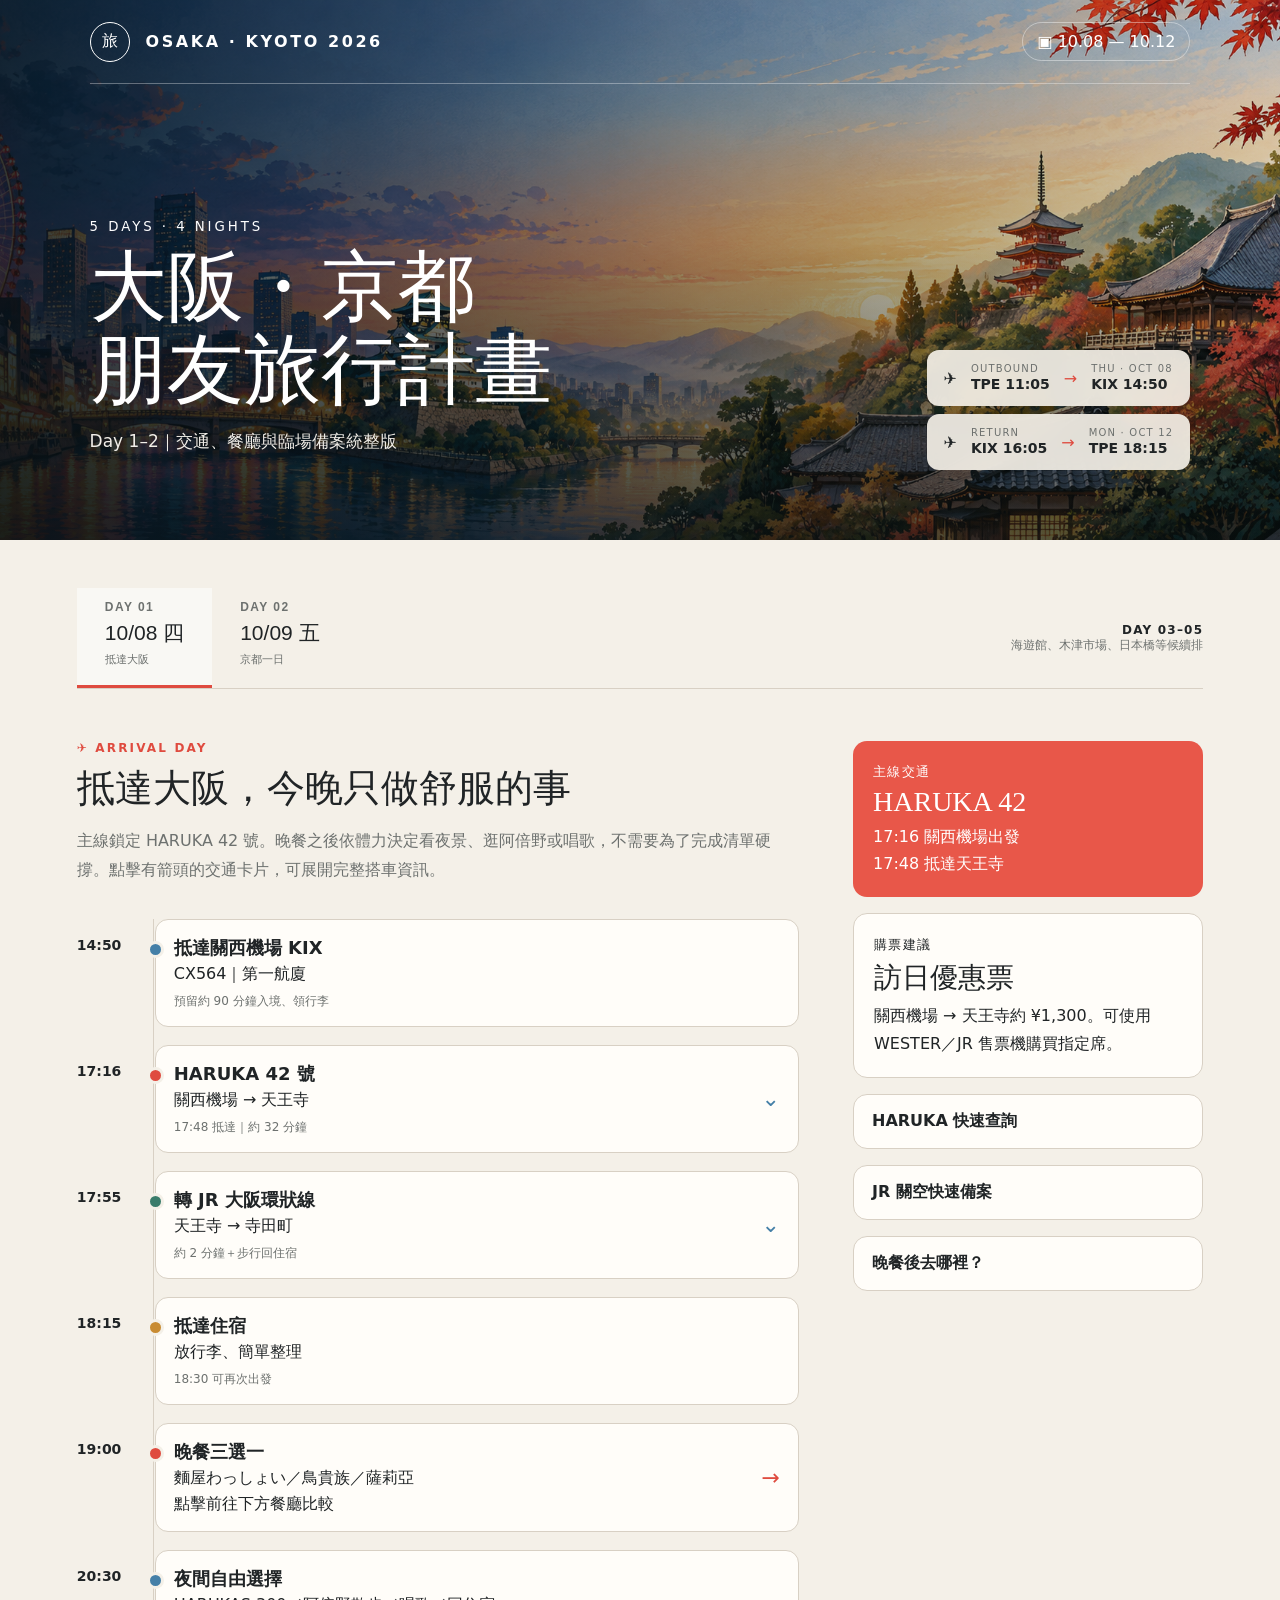
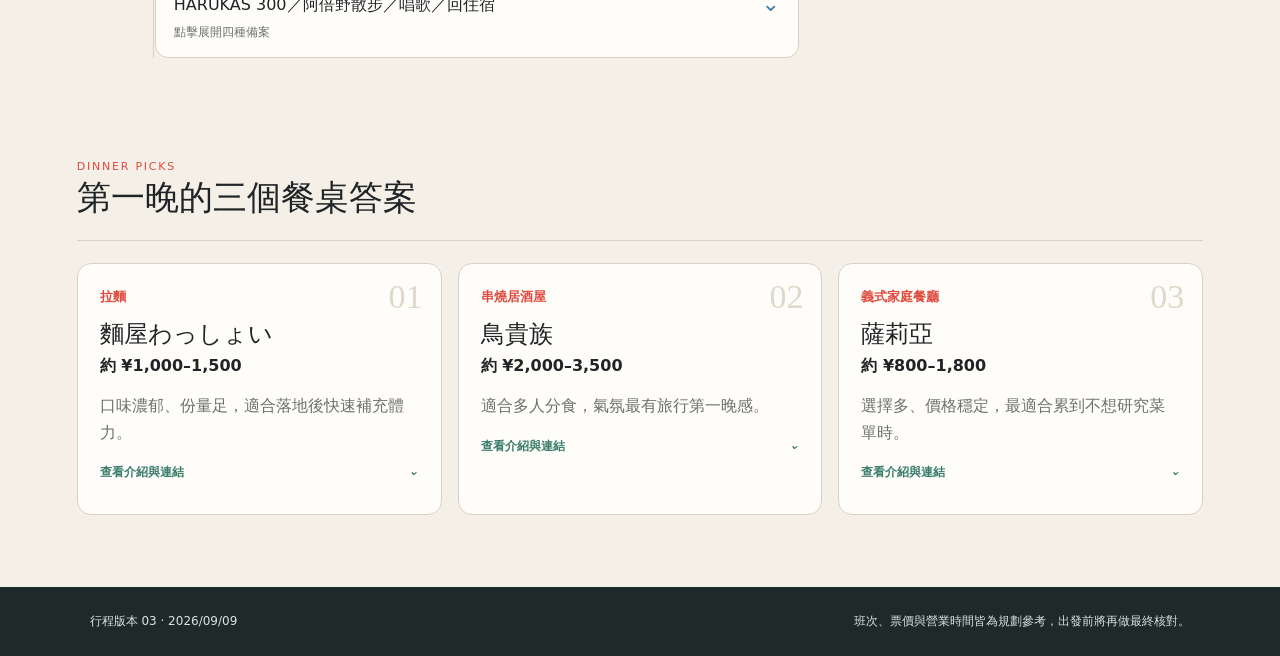
==== osaka/index.html @ 7414b169 "Add files via upload" ====
<!doctype html>
<html lang="zh-Hant">
<head>
  <meta charset="utf-8">
  <meta name="viewport" content="width=device-width,initial-scale=1">
  <title>大阪・京都朋友旅行計畫｜2026</title>
  <style>
    :root{--paper:#f4f0e8;--card:#fffdf9;--ink:#202426;--muted:#6d716f;--line:#d8d0c4;--red:#df4b3f;--green:#397c6b;--blue:#447fa7;--amber:#c88b32}
    *{box-sizing:border-box}html{scroll-behavior:smooth}body{margin:0;background:var(--paper);color:var(--ink);font-family:"Noto Sans TC","Microsoft JhengHei",system-ui,sans-serif}.hero{position:relative;min-height:540px;padding:0 7vw 70px;display:flex;align-items:flex-end;color:#fff;overflow:hidden}.hero:before{content:"";position:absolute;inset:0;background:url("osaka-kyoto-hero.png") center/cover}.hero:after{content:"";position:absolute;inset:0;background:linear-gradient(90deg,rgba(9,17,19,.82),rgba(9,17,19,.38) 55%,rgba(9,17,19,.15)),linear-gradient(0deg,rgba(9,17,19,.6),transparent 55%)}.nav,.hero-copy,.flights{position:relative;z-index:1}.nav{position:absolute;top:0;left:7vw;right:7vw;height:84px;display:flex;align-items:center;border-bottom:1px solid #ffffff55;gap:16px}.mark{width:40px;height:40px;display:grid;place-items:center;border:1px solid #fff;border-radius:50%;font-family:serif}.nav b{letter-spacing:.16em}.date{margin-left:auto;padding:9px 14px;border:1px solid #ffffff66;border-radius:99px}.hero-copy{max-width:720px}.hero-copy small{letter-spacing:.22em}.hero h1{margin:12px 0 14px;font-family:serif;font-size:clamp(44px,6vw,82px);line-height:1.08;font-weight:500}.hero-copy p{font-size:17px;color:#f1eee8}.flights{position:absolute;right:7vw;bottom:70px;display:grid;gap:8px}.flight{display:flex;align-items:center;gap:14px;background:#f7f2eae8;color:var(--ink);padding:13px 17px;border-radius:12px;backdrop-filter:blur(10px)}.flight small{display:block;color:var(--muted);font-size:10px;letter-spacing:.12em}.flight b{font-size:14px}.arrow{color:var(--red)}
    .shell{max-width:1440px;margin:auto;padding:48px 6vw 72px}.tabs{display:flex;align-items:stretch;border-bottom:1px solid var(--line);margin-bottom:52px}.tab{appearance:none;border:0;border-bottom:3px solid transparent;background:transparent;padding:12px 28px 18px;text-align:left;cursor:pointer;color:var(--muted)}.tab b,.tab span,.tab small{display:block}.tab b{letter-spacing:.12em;font-size:12px}.tab span{font-size:21px;color:var(--ink);margin:5px 0}.tab.active{border-color:var(--red);background:#fff8}.future{margin-left:auto;align-self:center;text-align:right;color:var(--muted);font-size:12px}.future b{display:block;color:var(--ink);letter-spacing:.1em}.day{display:none}.day.active{display:grid;grid-template-columns:minmax(0,1.65fr) minmax(300px,.8fr);gap:54px}.kicker{color:var(--red);font-size:12px;font-weight:800;letter-spacing:.18em}.day h2{font:500 clamp(30px,3vw,48px)/1.2 serif;margin:10px 0 14px}.lead{max-width:760px;color:var(--muted);line-height:1.8;margin-bottom:34px}.timeline{position:relative}.timeline:before{content:"";position:absolute;left:76px;top:0;bottom:0;width:1px;background:var(--line)}.event{position:relative;display:grid;grid-template-columns:78px 1fr;margin:0 0 18px}.event time{padding-top:18px;font-weight:700;font-size:14px}.event:before{content:"";position:absolute;left:70px;top:22px;width:11px;height:11px;border-radius:50%;background:var(--blue);border:3px solid var(--paper)}.event.red:before{background:var(--red)}.event.green:before{background:var(--green)}.event.amber:before{background:var(--amber)}.card{grid-column:2;background:var(--card);border:1px solid var(--line);border-radius:13px;padding:16px 18px;color:inherit;text-decoration:none}.card h3{margin:0 0 4px;font-size:18px}.card p{margin:0 0 5px}.card>span,.summary-copy span{font-size:12px;color:var(--muted)}details.card{padding:0}details.card summary{padding:16px 18px;display:flex;align-items:center;justify-content:space-between;gap:12px;cursor:pointer;list-style:none}details.card summary::-webkit-details-marker{display:none}details.card summary:after{content:"⌄";font-size:22px;color:var(--blue);transition:.2s}details.card[open] summary:after{transform:rotate(180deg)}details.card[open]{border-color:#9aabae;box-shadow:0 12px 32px #31484b12}.jump{display:flex;align-items:center;justify-content:space-between;gap:12px}.jump:after{content:"→";font-size:22px;color:var(--red)}.jump:hover{border-color:var(--red);box-shadow:0 10px 24px #31484b12}.route-detail{border-top:1px dashed var(--line);padding:12px 18px 17px;background:#f8f6f1;border-radius:0 0 13px 13px}.route-heading{font-weight:800;color:var(--green);margin-bottom:8px}.route-row{display:grid;grid-template-columns:74px 1fr;gap:12px;padding:8px 0;border-bottom:1px solid #e4ddd3;font-size:13px;line-height:1.55}.route-row:last-of-type{border:0}.route-row b{color:var(--muted)}.route-note{font-size:12px;color:#725f3c;background:#f4ead7;padding:9px 11px;border-radius:8px;margin:10px 0 0!important}.detail-copy{color:var(--muted);font-size:14px;line-height:1.75}.links{display:flex;flex-wrap:wrap;gap:8px;margin-top:12px}.links a{padding:8px 11px;border:1px solid #b8c7c2;border-radius:99px;background:#fff;color:var(--green);font-size:12px;font-weight:800;text-decoration:none}.links a:hover{background:#eef5f2;border-color:var(--green)}
    .side{display:grid;align-content:start;gap:16px}.panel,.side details{background:var(--card);border:1px solid var(--line);border-radius:14px;padding:20px}.panel.red{background:#e85749;color:#fff;border:0}.panel small{letter-spacing:.1em}.panel h3{font:500 28px serif;margin:5px 0}.panel p{line-height:1.7;margin:0}.side details{padding:0}.side details summary{list-style:none;cursor:pointer;padding:16px 18px;font-weight:700}.side details summary::-webkit-details-marker{display:none}.side details>div{border-top:1px solid var(--line);padding:15px 18px;color:var(--muted);line-height:1.7}.train-table{display:grid;grid-template-columns:1fr 1fr auto 1fr;gap:9px}.train-table .main{color:var(--red);font-weight:800}.stats{display:grid;grid-template-columns:1fr 1fr;gap:1px;background:var(--line);border:1px solid var(--line);border-radius:14px;overflow:hidden}.stats div{background:var(--card);padding:16px}.stats b,.stats span{display:block}.stats span{font-size:11px;color:var(--muted);margin-top:4px}.wide{grid-column:1/-1;margin-top:25px}.heading{display:flex;align-items:end;justify-content:space-between;border-bottom:1px solid var(--line);padding-bottom:18px;margin-bottom:22px}.heading span{font-size:11px;letter-spacing:.16em;color:var(--red)}.heading h2{font-size:34px;margin:4px 0}.restaurants{display:grid;grid-template-columns:repeat(3,1fr);gap:16px;align-items:start}.restaurant{background:var(--card);border:1px solid var(--line);border-radius:14px;position:relative;overflow:hidden}.restaurant summary{list-style:none;cursor:pointer;padding:22px;min-height:250px}.restaurant summary::-webkit-details-marker{display:none}.restaurant .num{position:absolute;right:18px;top:14px;font:34px serif;color:#dfd7ca}.restaurant small{color:var(--red);font-weight:800}.restaurant h3{font:500 24px serif;margin:12px 0 6px}.restaurant p{color:var(--muted);line-height:1.65}.restaurant[open]{border-color:#9aabae;box-shadow:0 12px 30px #31484b12}.more{display:flex;justify-content:space-between;color:var(--green);font-size:12px;font-weight:800;margin-top:18px}.restaurant[open] .more i{transform:rotate(180deg)}.restaurant-detail{padding:0 22px 22px;border-top:1px dashed var(--line);background:#f8f6f1}.meal-ribbon{display:flex;gap:1px;background:var(--line);border:1px solid var(--line);border-radius:14px;overflow:hidden;margin-bottom:17px}.meal-ribbon div{flex:1;background:var(--card);padding:15px;line-height:1.6}.meal-ribbon b{color:var(--red);display:block}footer{padding:26px 7vw;background:#1e292a;color:#dce2df;display:flex;justify-content:space-between;font-size:12px}
    @media(max-width:900px){.hero{min-height:640px;padding:0 6vw 180px}.nav{left:6vw;right:6vw}.flights{left:6vw;right:6vw;bottom:40px}.day.active{grid-template-columns:1fr}.wide{grid-column:auto}.restaurants{grid-template-columns:1fr}.meal-ribbon{display:grid}.future{display:none}.tab{padding-inline:16px}.side{grid-row:auto}.heading{align-items:start;display:block}.heading p{margin-bottom:0}}@media(max-width:560px){.hero h1{font-size:44px}.date{font-size:11px}.nav b{font-size:12px}.flight{font-size:12px}.shell{padding-inline:18px}.timeline:before{left:60px}.event{grid-template-columns:62px 1fr}.event:before{left:54px}.event time{font-size:12px}.route-row{grid-template-columns:60px 1fr}.tabs{margin-bottom:35px}.tab span{font-size:17px}footer{display:block;line-height:1.6}}
  </style>
</head>
<body>
  <header class="hero">
    <div class="nav"><div class="mark">旅</div><b>OSAKA · KYOTO 2026</b><div class="date">▣ 10.08 — 10.12</div></div>
    <div class="hero-copy"><small>5 DAYS · 4 NIGHTS</small><h1>大阪・京都<br>朋友旅行計畫</h1><p>Day 1–2｜交通、餐廳與臨場備案統整版</p></div>
    <div class="flights"><div class="flight"><span>✈</span><span><small>OUTBOUND</small><b>TPE 11:05</b></span><span class="arrow">→</span><span><small>THU · OCT 08</small><b>KIX 14:50</b></span></div><div class="flight"><span>✈</span><span><small>RETURN</small><b>KIX 16:05</b></span><span class="arrow">→</span><span><small>MON · OCT 12</small><b>TPE 18:15</b></span></div></div>
  </header>
  <main class="shell">
    <div class="tabs"><button class="tab active" data-day="day1"><b>DAY 01</b><span>10/08 四</span><small>抵達大阪</small></button><button class="tab" data-day="day2"><b>DAY 02</b><span>10/09 五</span><small>京都一日</small></button><div class="future"><b>DAY 03–05</b>海遊館、木津市場、日本橋等候續排</div></div>
    <section class="day active" id="day1">
      <div><div class="kicker">✈ ARRIVAL DAY</div><h2>抵達大阪，今晚只做舒服的事</h2><p class="lead">主線鎖定 HARUKA 42 號。晚餐之後依體力決定看夜景、逛阿倍野或唱歌，不需要為了完成清單硬撐。點擊有箭頭的交通卡片，可展開完整搭車資訊。</p>
        <div class="timeline">
          <div class="event blue"><time>14:50</time><div class="card"><h3>抵達關西機場 KIX</h3><p>CX564｜第一航廈</p><span>預留約 90 分鐘入境、領行李</span></div></div>
          <div class="event red"><time>17:16</time><details class="card"><summary><div class="summary-copy"><h3>HARUKA 42 號</h3><p>關西機場 → 天王寺</p><span>17:48 抵達｜約 32 分鐘</span></div></summary><div class="route-detail"><div class="route-heading">🚆 HARUKA 搭車資訊</div><div class="route-row"><b>上車</b><span>JR 關西機場站｜第一航廈 2F 連絡通道前往</span></div><div class="route-row"><b>方向</b><span>特急 HARUKA｜京都方向</span></div><div class="route-row"><b>下車</b><span>JR 天王寺站</span></div><div class="route-row"><b>票價</b><span>訪日優惠票約 ¥1,300｜指定席</span></div><div class="route-row"><b>購票</b><span>WESTER、JR 綠色售票機或綠色窗口</span></div><div class="route-row"><b>前後班</b><span>40號 16:46／42號 17:16／44號 17:46</span></div><p class="route-note">一般乘車券與特急券都要備妥；班次於出發前再次核對。</p></div></details></div>
          <div class="event green"><time>17:55</time><details class="card"><summary><div class="summary-copy"><h3>轉 JR 大阪環狀線</h3><p>天王寺 → 寺田町</p><span>約 2 分鐘＋步行回住宿</span></div></summary><div class="route-detail"><div class="route-heading">🚆 轉乘資訊</div><div class="route-row"><b>轉乘</b><span>在 JR 天王寺站內依「大阪環狀線」標示前進</span></div><div class="route-row"><b>方向</b><span>內回｜鶴橋・京橋方向</span></div><div class="route-row"><b>下車</b><span>寺田町站，僅 1 站</span></div><div class="route-row"><b>車資</b><span>約 ¥150–180，可直接刷 ICOCA</span></div><div class="route-row"><b>下車後</b><span>由南口步行約 3–7 分鐘回住宿</span></div><p class="route-note">HARUKA 車票是否涵蓋這一小段，依實際購買票種顯示為準。</p></div></details></div>
          <div class="event amber"><time>18:15</time><div class="card"><h3>抵達住宿</h3><p>放行李、簡單整理</p><span>18:30 可再次出發</span></div></div>
          <div class="event red"><time>19:00</time><a class="card jump" href="#day1-restaurants"><div><h3>晚餐三選一</h3><p>麵屋わっしょい／鳥貴族／薩莉亞</p><span>點擊前往下方餐廳比較</span></div></a></div>
          <div class="event blue"><time>20:30</time><details class="card"><summary><div class="summary-copy"><h3>夜間自由選擇</h3><p>HARUKAS 300／阿倍野散步／唱歌／回住宿</p><span>點擊展開四種備案</span></div></summary><div class="route-detail"><div class="route-heading">依體力選擇</div><p class="detail-copy">有精神就登 HARUKAS 300 看夜景；想輕鬆走走可逛阿倍野 Q’s Mall 周邊；想熱鬧則唱歌；真的累了就便利商店補給後回住宿。</p><div class="links"><a target="_blank" href="https://www.google.com/maps/search/?api=1&amp;query=HARUKAS+300">HARUKAS 300 地圖 ↗</a><a target="_blank" href="https://www.google.com/maps/search/?api=1&amp;query=Abeno+Qs+Mall">Q’s Mall 地圖 ↗</a><a target="_blank" href="https://www.google.com/maps/search/?api=1&amp;query=カラオケまねきねこ+天王寺">まねきねこ 地圖 ↗</a></div></div></details></div>
        </div>
      </div>
      <aside class="side"><div class="panel red"><small>主線交通</small><h3>HARUKA 42</h3><p>17:16 關西機場出發<br>17:48 抵達天王寺</p></div><div class="panel"><small>購票建議</small><h3>訪日優惠票</h3><p>關西機場 → 天王寺約 ¥1,300。可使用 WESTER／JR 售票機購買指定席。</p></div><details><summary>HARUKA 快速查詢</summary><div class="train-table"><b>40號</b><span>16:46</span><span>→</span><span>17:18</span><b class="main">42號</b><span class="main">17:16</span><span class="main">→</span><span class="main">17:48</span><b>44號</b><span>17:46</span><span>→</span><span>18:18</span></div></details><details><summary>JR 關空快速備案</summary><div>錯過 HARUKA 時直接刷 ICOCA 搭關空快速，約 50–55 分鐘抵達天王寺，成人約 ¥1,210；傍晚通常約每 15 分鐘一班。</div></details><details><summary>晚餐後去哪裡？</summary><div>有精神：HARUKAS 300 夜景<br>普通：阿倍野 Q's Mall 周邊散步<br>想熱鬧：カラオケまねきねこ<br>累了：便利商店補給後回住宿</div></details></aside>
      <section class="wide" id="day1-restaurants"><div class="heading"><div><span>DINNER PICKS</span><h2>第一晚的三個餐桌答案</h2></div></div><div class="restaurants"><details class="restaurant"><summary><div class="num">01</div><small>拉麵</small><h3>麵屋わっしょい</h3><b>約 ¥1,000–1,500</b><p>口味濃郁、份量足，適合落地後快速補充體力。</p><span class="more">查看介紹與連結 <i>⌄</i></span></summary><div class="restaurant-detail"><p>寺田町在地人氣濃口拉麵。招牌偏蒜香醬油系，落地晚餐速度最快；不吃牛肉或海鮮者需現場詢問湯底與配料。</p><div class="links"><a target="_blank" href="https://www.google.com/maps/search/?api=1&amp;query=麺屋わっしょい+寺田町">Google 地圖 ↗</a><a target="_blank" href="https://wasshoi-group.com/">官方網站 ↗</a></div></div></details><details class="restaurant"><summary><div class="num">02</div><small>串燒居酒屋</small><h3>鳥貴族</h3><b>約 ¥2,000–3,500</b><p>適合多人分食，氣氛最有旅行第一晚感。</p><span class="more">查看介紹與連結 <i>⌄</i></span></summary><div class="restaurant-detail"><p>雞肉串燒、釜飯、炸物與蔬菜類可自由搭配，多人最好分食。餐點多為均一價，非牛肉選擇非常充足。</p><div class="links"><a target="_blank" href="https://www.google.com/maps/search/?api=1&amp;query=鳥貴族+天王寺">Google 地圖 ↗</a><a target="_blank" href="https://torikizoku.co.jp/menu/">官方菜單 ↗</a></div></div></details><details class="restaurant"><summary><div class="num">03</div><small>義式家庭餐廳</small><h3>薩莉亞</h3><b>約 ¥800–1,800</b><p>選擇多、價格穩定，最適合累到不想研究菜單時。</p><span class="more">查看介紹與連結 <i>⌄</i></span></summary><div class="restaurant-detail"><p>披薩、義大利麵、焗飯、雞肉與蔬菜小菜都有，最容易讓每位旅伴各自選餐；帶殼海鮮菜色可直接避開。</p><div class="links"><a target="_blank" href="https://www.google.com/maps/search/?api=1&amp;query=サイゼリヤ+天王寺">Google 地圖 ↗</a><a target="_blank" href="https://www.saizeriya.co.jp/menu/">官方菜單 ↗</a></div></div></details></div></section>
    </section>
    <section class="day" id="day2">
      <div><div class="kicker">⌖ KYOTO DAY</div><h2>神社寺院之後，把午後留給街巷</h2><p class="lead">伏見稻荷、三十三間堂與清水寺是主角；午後順著坡道走到祇園與鴨川。全程只搭 JR、京阪與步行。點擊交通卡片可展開路線。</p>
        <div class="timeline">
          <div class="event amber"><time>07:00</time><div class="card"><h3>起床與整裝</h3><p>07:00–07:30 起床</p><span>預留梳洗與確認隨身物品</span></div></div>
          <div class="event amber"><time>07:30</time><div class="card"><h3>早餐</h3><p>住宿簡單吃，或麥當勞寺田町店</p><span>08:00 準時出發</span></div></div>
          <div class="event blue"><time>08:00</time><details class="card"><summary><div class="summary-copy"><h3>寺田町 → 京橋 → 伏見稻荷</h3><p>JR 環狀線＋京阪本線</p><span>¥180＋¥480｜約 70–80 分鐘</span></div></summary><div class="route-detail"><div class="route-heading">🚆 京都去程</div><div class="route-row"><b>第 1 段</b><span>JR 寺田町 → 京橋｜環狀線內回，鶴橋・京橋方向</span></div><div class="route-row"><b>轉乘</b><span>JR 京橋出站，步行約 10–15 分鐘至京阪京橋站</span></div><div class="route-row"><b>第 2 段</b><span>京阪京橋 → 丹波橋｜特急，出町柳方向</span></div><div class="route-row"><b>第 3 段</b><span>丹波橋 → 伏見稻荷｜準急或普通，出町柳方向</span></div><div class="route-row"><b>車資</b><span>JR ¥180＋京阪 ¥480｜直接刷 ICOCA</span></div><div class="route-row"><b>注意</b><span>特急一般車廂免加價；Premium Car 需另購指定席</span></div><p class="route-note">以 08:25–08:35 從京阪京橋出發為目標，約 09:10–09:20 抵達。</p></div></details></div>
          <div class="event red"><time>09:15</time><details class="card"><summary><div class="summary-copy"><h3>伏見稻荷大社</h3><p>本殿、千本鳥居、奧社奉拜所</p><span>不攻山頂｜約 1 小時 40 分</span></div></summary><div class="route-detail"><div class="route-heading">景點簡介</div><p class="detail-copy">以綿延的朱紅色千本鳥居聞名。這次走到奧社奉拜所折返，保留體力給東山下午行程。</p><div class="links"><a target="_blank" href="https://www.google.com/maps/search/?api=1&amp;query=伏見稲荷大社">Google 地圖 ↗</a><a target="_blank" href="https://inari.jp/">官方網站 ↗</a></div></div></details></div>
          <div class="event blue"><time>11:05</time><details class="card"><summary><div class="summary-copy"><h3>伏見稻荷 → 七條</h3><p>京阪準急或普通</p><span>¥180｜約 5 分鐘</span></div></summary><div class="route-detail"><div class="route-heading">🚆 市內移動</div><div class="route-row"><b>上車</b><span>京阪伏見稻荷站</span></div><div class="route-row"><b>方向</b><span>出町柳方向｜準急或普通</span></div><div class="route-row"><b>下車</b><span>七條站</span></div><div class="route-row"><b>車資</b><span>¥180｜ICOCA</span></div><div class="route-row"><b>步行</b><span>七條站 2 號出口至三十三間堂約 7 分鐘</span></div><p class="route-note">不要搭往淀屋橋、中之島方向的反向列車。</p></div></details></div>
          <div class="event green"><time>11:20</time><details class="card"><summary><div class="summary-copy"><h3>三十三間堂</h3><p>千手觀音與長殿空間</p><span>成人 ¥600｜停留約 1 小時</span></div></summary><div class="route-detail"><div class="route-heading">景點簡介</div><p class="detail-copy">正式名稱為蓮華王院，本堂內並列一千零一尊千手觀音像；室內禁止攝影，適合安靜慢看。</p><div class="links"><a target="_blank" href="https://www.google.com/maps/search/?api=1&amp;query=三十三間堂">Google 地圖 ↗</a><a target="_blank" href="https://www.sanjusangendo.jp/">官方網站 ↗</a></div></div></details></div>
          <div class="event amber"><time>12:25</time><details class="card"><summary><div class="summary-copy"><h3>午餐</h3><p>智積院茶寮 桔梗</p><span>¥2,530–3,630｜各自選套餐</span></div></summary><div class="route-detail"><div class="route-heading">午餐選擇</div><p class="detail-copy">精進御膳、玉子燒御膳、天婦羅御膳與重箱料理皆可選；不吃牛肉與帶殼海鮮者可優先考慮精進御膳，仍建議現場確認高湯。</p><div class="links"><a target="_blank" href="https://www.google.com/maps/search/?api=1&amp;query=智積院茶寮+桔梗">Google 地圖 ↗</a><a target="_blank" href="https://saryo-kikyo.com/foods">官方菜單 ↗</a></div></div></details></div>
          <div class="event green"><time>13:25</time><details class="card"><summary><div class="summary-copy"><h3>步行前往清水寺</h3><p>智積院 → 東大路通 → 五條坂</p><span>約 30–35 分鐘｜後段上坡</span></div></summary><div class="route-detail"><div class="route-heading">🚶 步行路線</div><div class="route-row"><b>起點</b><span>智積院茶寮 桔梗</span></div><div class="route-row"><b>路線</b><span>東大路通往北 → 五條坂右轉 → 清水坂</span></div><div class="route-row"><b>距離</b><span>約 2 公里，步行 30–35 分鐘</span></div><div class="route-row"><b>路況</b><span>前段平緩，五條坂後為持續上坡</span></div><div class="route-row"><b>備案</b><span>若下雨：步行回七條搭京阪 1 站至清水五條，再步行上山</span></div><p class="route-note">直接走通常比繞回七條站、等一站電車更快。</p></div></details></div>
          <div class="event red"><time>14:00</time><details class="card"><summary><div class="summary-copy"><h3>清水寺</h3><p>本堂、舞台與境內散步</p><span>約 ¥500｜停留 90 分鐘</span></div></summary><div class="route-detail"><div class="route-heading">景點簡介</div><p class="detail-copy">以懸空木造舞台與京都市景著名。由五條坂一路上坡，入寺後再順著動線往三年坂下行。</p><div class="links"><a target="_blank" href="https://www.google.com/maps/search/?api=1&amp;query=清水寺+京都">Google 地圖 ↗</a><a target="_blank" href="https://www.kiyomizudera.or.jp/">官方網站 ↗</a></div></div></details></div>
          <div class="event amber"><time>15:30</time><details class="card"><summary><div class="summary-copy"><h3>東山輕鬆逛街</h3><p>三年坂 → 二年坂 → 八坂塔</p><span>藤菜美點心列入途中休息</span></div></summary><div class="route-detail"><div class="route-heading">散步重點</div><p class="detail-copy">沿保存街區一路下坡，途中穿插土產店、咖啡店與八坂塔取景。藤菜美可吃現烤糰子與蕨餅。</p><div class="links"><a target="_blank" href="https://www.google.com/maps/search/?api=1&amp;query=産寧坂+二年坂+八坂の塔">散步區地圖 ↗</a><a target="_blank" href="https://kyoto-fujinami.jp/shop_info/%E4%B8%89%E5%B9%B4%E5%9D%82%E6%9C%AC%E5%BA%97">藤菜美資訊 ↗</a></div></div></details></div>
          <div class="event green"><time>17:20</time><details class="card"><summary><div class="summary-copy"><h3>八坂神社與祇園</h3><p>圓山公園 → 花見小路 → 鴨川</p><span>全程步行、可視體力縮短</span></div></summary><div class="route-detail"><div class="route-heading">傍晚散步</div><p class="detail-copy">由八坂神社穿過祇園街區，再到鴨川或先斗町。若下午走累，可直接縮短花見小路段，提早吃晚餐。</p><div class="links"><a target="_blank" href="https://www.google.com/maps/search/?api=1&amp;query=八坂神社+京都">Google 地圖 ↗</a><a target="_blank" href="https://www.yasaka-jinja.or.jp/">八坂神社官網 ↗</a></div></div></details></div>
          <div class="event red"><time>18:45</time><a class="card jump" href="#day2-restaurants"><div><h3>京都晚餐</h3><p>正式／輕鬆／平價三種備案</p><span>點擊前往下方餐廳比較</span></div></a></div>
          <div class="event blue"><time>20:45</time><details class="card"><summary><div class="summary-copy"><h3>祇園四條 → 京橋 → 寺田町</h3><p>京阪特急一般車廂＋JR</p><span>¥480＋¥180｜約 22:05 回住宿</span></div></summary><div class="route-detail"><div class="route-heading">🚆 大阪回程</div><div class="route-row"><b>第 1 段</b><span>祇園四條 → 京橋｜京阪特急，淀屋橋方向</span></div><div class="route-row"><b>車資</b><span>京阪 ¥480｜一般車廂免加價</span></div><div class="route-row"><b>轉乘</b><span>京阪京橋出站，步行轉 JR 京橋站</span></div><div class="route-row"><b>第 2 段</b><span>JR 京橋 → 寺田町｜大阪環狀線外回，鶴橋・天王寺方向</span></div><div class="route-row"><b>車資</b><span>JR ¥180｜ICOCA</span></div><div class="route-row"><b>預估</b><span>約 21:50–22:05 回到住宿</span></div><p class="route-note">晚餐延誤時不必急著趕固定班次，京阪晚間仍有密集班車。</p></div></details></div>
        </div>
      </div>
      <aside class="side"><div class="panel"><small>今日路線</small><h3>大阪 → 京都</h3><p>寺田町 → 伏見稻荷 → 三十三間堂 → 清水寺 → 祇園四條</p></div><div class="stats"><div><b>約 ¥1,500</b><span>純步行版交通</span></div><div><b>約 12–15 km</b><span>整日步行量</span></div><div><b>約 14 小時</b><span>含往返與晚餐</span></div><div><b>ICOCA</b><span>比一日券划算</span></div></div><details><summary>不搭計程車的走法</summary><div>推薦直接走：三十三間堂 → 智積院 → 東大路通 → 五條坂 → 清水寺，約 2 公里、30–35 分鐘。</div></details><details><summary>用餐選店原則</summary><div>不限制全團吃牛肉或海鮮；餐廳只要能替一位旅伴提供完整的非牛、非帶殼海鮮選項即可。若屬嚴重過敏，訂位時另行確認高湯與交叉接觸。</div></details><details><summary>京阪搭車重點</summary><div>京橋搭特急至丹波橋，再轉準急／普通到伏見稻荷。特急一般車廂不用加價；Premium Car 需另購指定席。</div></details></aside>
      <section class="wide" id="day2-restaurants"><div class="heading"><div><span>MEALS IN KYOTO</span><h2>三餐與晚餐備案</h2></div></div><div class="meal-ribbon"><div><b>早餐</b>07:30 住宿簡單吃／麥當勞寺田町店</div><div><b>午餐</b>12:25 智積院茶寮 桔梗｜¥2,530–3,630</div><div><b>點心</b>三年坂 藤菜美｜糰子、蕨餅與抹茶</div></div><div class="restaurants"><details class="restaurant"><summary><div class="num">01</div><small>京都料理體驗</small><h3>石塀小路 豆ちゃ</h3><b>晚餐約 ¥8,000</b><p>京野菜、京鴨、季節魚介與崩し懷石；建議預約並個別註明飲食限制。</p><span class="more">查看介紹與連結 <i>⌄</i></span></summary><div class="restaurant-detail"><p>位在八坂神社附近石塀小路的町家餐廳，主打京都くずし懷石。適合想安排一餐正式京都料理的方案。</p><div class="links"><a target="_blank" href="https://www.google.com/maps/search/?api=1&amp;query=石塀小路豆ちゃ+京都">Google 地圖 ↗</a><a target="_blank" href="https://www.dd-holdings.jp/shops/mamecha/kyoto">官方菜單／訂位 ↗</a></div></div></details><details class="restaurant"><summary><div class="num">02</div><small>先斗町串燒</small><h3>焼鳥鶏原</h3><b>約 ¥3,000–5,000</b><p>丹波雞、京豆腐與日本酒，多人單點分食最靈活。</p><span class="more">查看介紹與連結 <i>⌄</i></span></summary><div class="restaurant-detail"><p>土佐備長炭烤丹波雞，搭配二十多種日本酒。以雞肉與蔬菜串為主，飲食限制最好處理；官方公告每週二及隔週三休。</p><div class="links"><a target="_blank" href="https://www.google.com/maps/search/?api=1&amp;query=先斗町+焼鳥鶏原">Google 地圖 ↗</a><a target="_blank" href="https://torihara-kyoto.com/">官方網站／菜單 ↗</a></div></div></details><details class="restaurant"><summary><div class="num">03</div><small>京都風烏龍麵</small><h3>名代おめん</h3><b>約 ¥1,500–2,500</b><p>走累後的平價備案；先斗町店最後點餐約 20:00。</p><span class="more">查看介紹與連結 <i>⌄</i></span></summary><div class="restaurant-detail"><p>名物「おめん」是搭配芝麻、牛蒡與季節蔬菜的沾汁烏龍麵。平價、份量適中；四條先斗町店目前不接受預約。</p><div class="links"><a target="_blank" href="https://www.google.com/maps/search/?api=1&amp;query=名代おめん+四条先斗町店">Google 地圖 ↗</a><a target="_blank" href="https://omen.co.jp/pages/menus">官方菜單 ↗</a></div></div></details></div></section>
    </section>
  </main>
  <footer><span>行程版本 03 · 2026/09/09</span><span>班次、票價與營業時間皆為規劃參考，出發前將再做最終核對。</span></footer>
  <script>document.querySelectorAll('.tab').forEach(button=>button.addEventListener('click',()=>{document.querySelectorAll('.tab').forEach(x=>x.classList.remove('active'));document.querySelectorAll('.day').forEach(x=>x.classList.remove('active'));button.classList.add('active');document.getElementById(button.dataset.day).classList.add('active');}));</script>
</body>
</html>
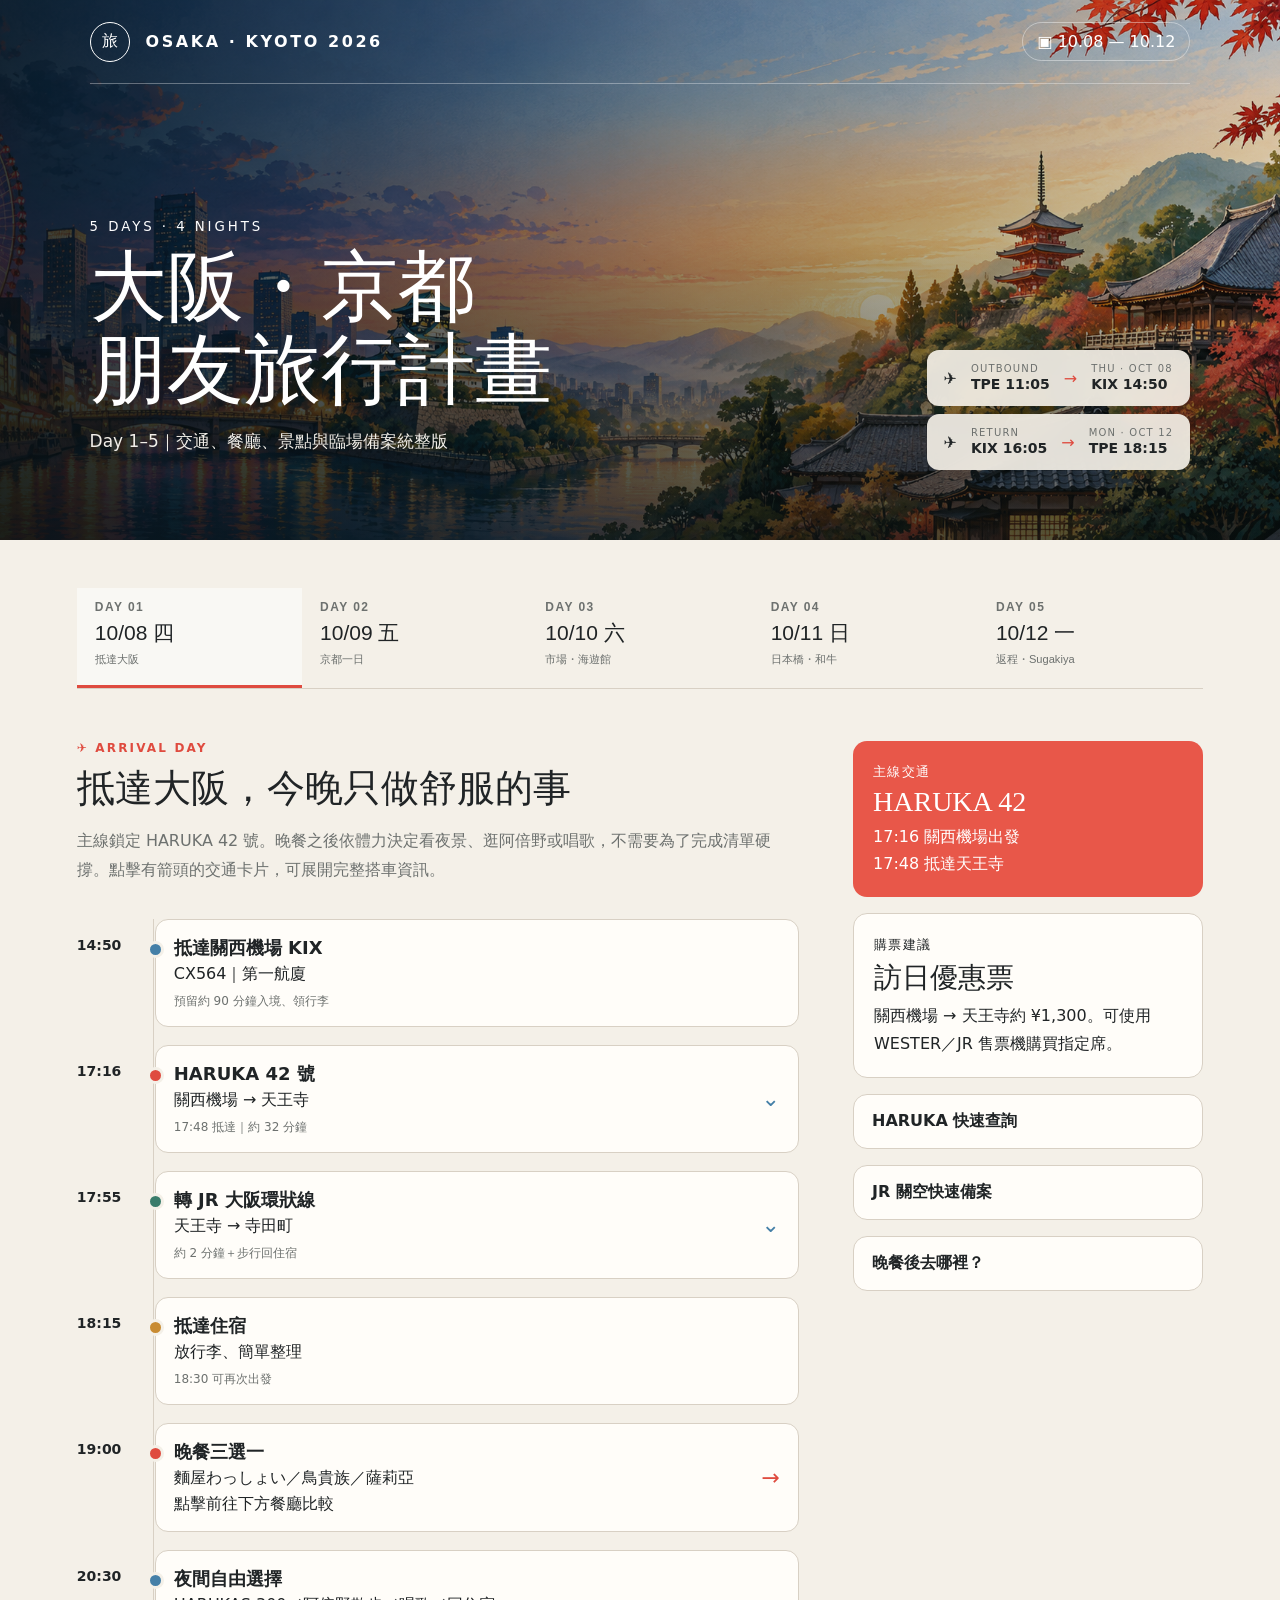
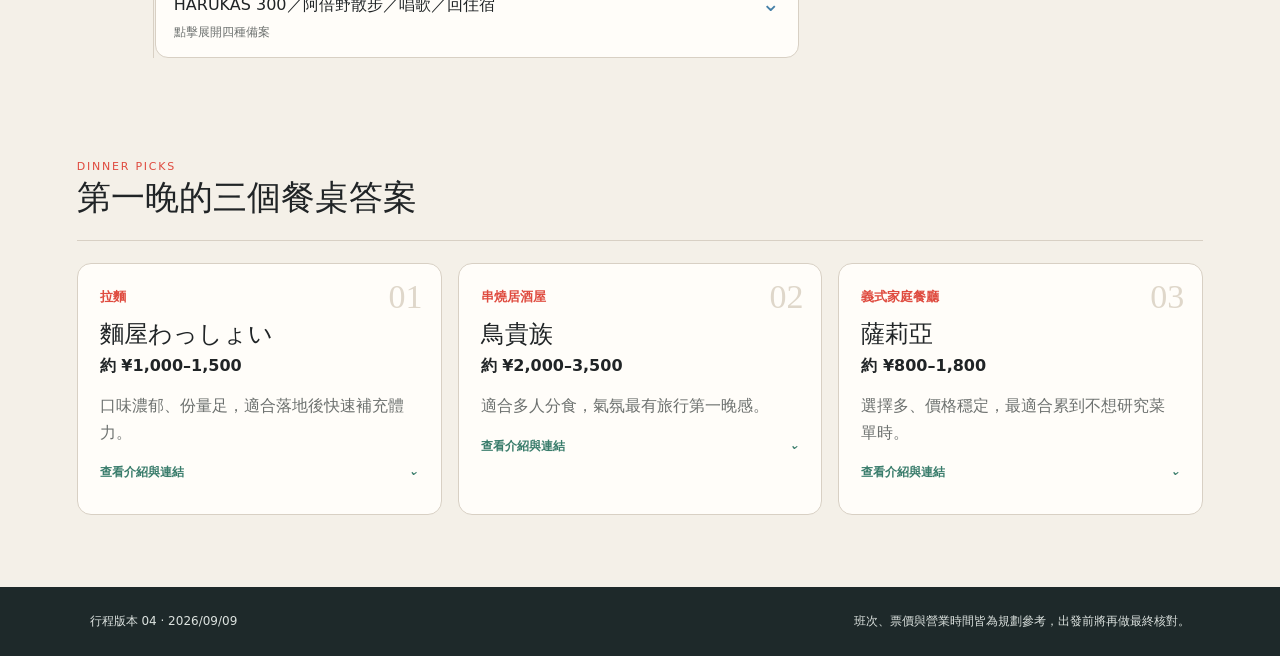
==== commit d51ec421: "Add files via upload" ====
--- a/osaka/index.html
+++ b/osaka/index.html
@@ -10,16 +10,17 @@
     .shell{max-width:1440px;margin:auto;padding:48px 6vw 72px}.tabs{display:flex;align-items:stretch;border-bottom:1px solid var(--line);margin-bottom:52px}.tab{appearance:none;border:0;border-bottom:3px solid transparent;background:transparent;padding:12px 28px 18px;text-align:left;cursor:pointer;color:var(--muted)}.tab b,.tab span,.tab small{display:block}.tab b{letter-spacing:.12em;font-size:12px}.tab span{font-size:21px;color:var(--ink);margin:5px 0}.tab.active{border-color:var(--red);background:#fff8}.future{margin-left:auto;align-self:center;text-align:right;color:var(--muted);font-size:12px}.future b{display:block;color:var(--ink);letter-spacing:.1em}.day{display:none}.day.active{display:grid;grid-template-columns:minmax(0,1.65fr) minmax(300px,.8fr);gap:54px}.kicker{color:var(--red);font-size:12px;font-weight:800;letter-spacing:.18em}.day h2{font:500 clamp(30px,3vw,48px)/1.2 serif;margin:10px 0 14px}.lead{max-width:760px;color:var(--muted);line-height:1.8;margin-bottom:34px}.timeline{position:relative}.timeline:before{content:"";position:absolute;left:76px;top:0;bottom:0;width:1px;background:var(--line)}.event{position:relative;display:grid;grid-template-columns:78px 1fr;margin:0 0 18px}.event time{padding-top:18px;font-weight:700;font-size:14px}.event:before{content:"";position:absolute;left:70px;top:22px;width:11px;height:11px;border-radius:50%;background:var(--blue);border:3px solid var(--paper)}.event.red:before{background:var(--red)}.event.green:before{background:var(--green)}.event.amber:before{background:var(--amber)}.card{grid-column:2;background:var(--card);border:1px solid var(--line);border-radius:13px;padding:16px 18px;color:inherit;text-decoration:none}.card h3{margin:0 0 4px;font-size:18px}.card p{margin:0 0 5px}.card>span,.summary-copy span{font-size:12px;color:var(--muted)}details.card{padding:0}details.card summary{padding:16px 18px;display:flex;align-items:center;justify-content:space-between;gap:12px;cursor:pointer;list-style:none}details.card summary::-webkit-details-marker{display:none}details.card summary:after{content:"⌄";font-size:22px;color:var(--blue);transition:.2s}details.card[open] summary:after{transform:rotate(180deg)}details.card[open]{border-color:#9aabae;box-shadow:0 12px 32px #31484b12}.jump{display:flex;align-items:center;justify-content:space-between;gap:12px}.jump:after{content:"→";font-size:22px;color:var(--red)}.jump:hover{border-color:var(--red);box-shadow:0 10px 24px #31484b12}.route-detail{border-top:1px dashed var(--line);padding:12px 18px 17px;background:#f8f6f1;border-radius:0 0 13px 13px}.route-heading{font-weight:800;color:var(--green);margin-bottom:8px}.route-row{display:grid;grid-template-columns:74px 1fr;gap:12px;padding:8px 0;border-bottom:1px solid #e4ddd3;font-size:13px;line-height:1.55}.route-row:last-of-type{border:0}.route-row b{color:var(--muted)}.route-note{font-size:12px;color:#725f3c;background:#f4ead7;padding:9px 11px;border-radius:8px;margin:10px 0 0!important}.detail-copy{color:var(--muted);font-size:14px;line-height:1.75}.links{display:flex;flex-wrap:wrap;gap:8px;margin-top:12px}.links a{padding:8px 11px;border:1px solid #b8c7c2;border-radius:99px;background:#fff;color:var(--green);font-size:12px;font-weight:800;text-decoration:none}.links a:hover{background:#eef5f2;border-color:var(--green)}
     .side{display:grid;align-content:start;gap:16px}.panel,.side details{background:var(--card);border:1px solid var(--line);border-radius:14px;padding:20px}.panel.red{background:#e85749;color:#fff;border:0}.panel small{letter-spacing:.1em}.panel h3{font:500 28px serif;margin:5px 0}.panel p{line-height:1.7;margin:0}.side details{padding:0}.side details summary{list-style:none;cursor:pointer;padding:16px 18px;font-weight:700}.side details summary::-webkit-details-marker{display:none}.side details>div{border-top:1px solid var(--line);padding:15px 18px;color:var(--muted);line-height:1.7}.train-table{display:grid;grid-template-columns:1fr 1fr auto 1fr;gap:9px}.train-table .main{color:var(--red);font-weight:800}.stats{display:grid;grid-template-columns:1fr 1fr;gap:1px;background:var(--line);border:1px solid var(--line);border-radius:14px;overflow:hidden}.stats div{background:var(--card);padding:16px}.stats b,.stats span{display:block}.stats span{font-size:11px;color:var(--muted);margin-top:4px}.wide{grid-column:1/-1;margin-top:25px}.heading{display:flex;align-items:end;justify-content:space-between;border-bottom:1px solid var(--line);padding-bottom:18px;margin-bottom:22px}.heading span{font-size:11px;letter-spacing:.16em;color:var(--red)}.heading h2{font-size:34px;margin:4px 0}.restaurants{display:grid;grid-template-columns:repeat(3,1fr);gap:16px;align-items:start}.restaurant{background:var(--card);border:1px solid var(--line);border-radius:14px;position:relative;overflow:hidden}.restaurant summary{list-style:none;cursor:pointer;padding:22px;min-height:250px}.restaurant summary::-webkit-details-marker{display:none}.restaurant .num{position:absolute;right:18px;top:14px;font:34px serif;color:#dfd7ca}.restaurant small{color:var(--red);font-weight:800}.restaurant h3{font:500 24px serif;margin:12px 0 6px}.restaurant p{color:var(--muted);line-height:1.65}.restaurant[open]{border-color:#9aabae;box-shadow:0 12px 30px #31484b12}.more{display:flex;justify-content:space-between;color:var(--green);font-size:12px;font-weight:800;margin-top:18px}.restaurant[open] .more i{transform:rotate(180deg)}.restaurant-detail{padding:0 22px 22px;border-top:1px dashed var(--line);background:#f8f6f1}.meal-ribbon{display:flex;gap:1px;background:var(--line);border:1px solid var(--line);border-radius:14px;overflow:hidden;margin-bottom:17px}.meal-ribbon div{flex:1;background:var(--card);padding:15px;line-height:1.6}.meal-ribbon b{color:var(--red);display:block}footer{padding:26px 7vw;background:#1e292a;color:#dce2df;display:flex;justify-content:space-between;font-size:12px}
     @media(max-width:900px){.hero{min-height:640px;padding:0 6vw 180px}.nav{left:6vw;right:6vw}.flights{left:6vw;right:6vw;bottom:40px}.day.active{grid-template-columns:1fr}.wide{grid-column:auto}.restaurants{grid-template-columns:1fr}.meal-ribbon{display:grid}.future{display:none}.tab{padding-inline:16px}.side{grid-row:auto}.heading{align-items:start;display:block}.heading p{margin-bottom:0}}@media(max-width:560px){.hero h1{font-size:44px}.date{font-size:11px}.nav b{font-size:12px}.flight{font-size:12px}.shell{padding-inline:18px}.timeline:before{left:60px}.event{grid-template-columns:62px 1fr}.event:before{left:54px}.event time{font-size:12px}.route-row{grid-template-columns:60px 1fr}.tabs{margin-bottom:35px}.tab span{font-size:17px}footer{display:block;line-height:1.6}}
+    .tabs{display:grid;grid-template-columns:repeat(5,1fr)}.tab{padding-inline:18px}.future{display:none}@media(max-width:760px){.tabs{grid-template-columns:repeat(2,1fr)}.tab:last-child{grid-column:1/-1}}
   </style>
 </head>
 <body>
   <header class="hero">
     <div class="nav"><div class="mark">旅</div><b>OSAKA · KYOTO 2026</b><div class="date">▣ 10.08 — 10.12</div></div>
-    <div class="hero-copy"><small>5 DAYS · 4 NIGHTS</small><h1>大阪・京都<br>朋友旅行計畫</h1><p>Day 1–2｜交通、餐廳與臨場備案統整版</p></div>
+    <div class="hero-copy"><small>5 DAYS · 4 NIGHTS</small><h1>大阪・京都<br>朋友旅行計畫</h1><p>Day 1–5｜交通、餐廳、景點與臨場備案統整版</p></div>
     <div class="flights"><div class="flight"><span>✈</span><span><small>OUTBOUND</small><b>TPE 11:05</b></span><span class="arrow">→</span><span><small>THU · OCT 08</small><b>KIX 14:50</b></span></div><div class="flight"><span>✈</span><span><small>RETURN</small><b>KIX 16:05</b></span><span class="arrow">→</span><span><small>MON · OCT 12</small><b>TPE 18:15</b></span></div></div>
   </header>
   <main class="shell">
-    <div class="tabs"><button class="tab active" data-day="day1"><b>DAY 01</b><span>10/08 四</span><small>抵達大阪</small></button><button class="tab" data-day="day2"><b>DAY 02</b><span>10/09 五</span><small>京都一日</small></button><div class="future"><b>DAY 03–05</b>海遊館、木津市場、日本橋等候續排</div></div>
+    <div class="tabs"><button class="tab active" data-day="day1"><b>DAY 01</b><span>10/08 四</span><small>抵達大阪</small></button><button class="tab" data-day="day2"><b>DAY 02</b><span>10/09 五</span><small>京都一日</small></button><button class="tab" data-day="day3"><b>DAY 03</b><span>10/10 六</span><small>市場・海遊館</small></button><button class="tab" data-day="day4"><b>DAY 04</b><span>10/11 日</span><small>日本橋・和牛</small></button><button class="tab" data-day="day5"><b>DAY 05</b><span>10/12 一</span><small>返程・Sugakiya</small></button></div>
     <section class="day active" id="day1">
       <div><div class="kicker">✈ ARRIVAL DAY</div><h2>抵達大阪，今晚只做舒服的事</h2><p class="lead">主線鎖定 HARUKA 42 號。晚餐之後依體力決定看夜景、逛阿倍野或唱歌，不需要為了完成清單硬撐。點擊有箭頭的交通卡片，可展開完整搭車資訊。</p>
         <div class="timeline">
@@ -55,8 +56,65 @@
       <aside class="side"><div class="panel"><small>今日路線</small><h3>大阪 → 京都</h3><p>寺田町 → 伏見稻荷 → 三十三間堂 → 清水寺 → 祇園四條</p></div><div class="stats"><div><b>約 ¥1,500</b><span>純步行版交通</span></div><div><b>約 12–15 km</b><span>整日步行量</span></div><div><b>約 14 小時</b><span>含往返與晚餐</span></div><div><b>ICOCA</b><span>比一日券划算</span></div></div><details><summary>不搭計程車的走法</summary><div>推薦直接走：三十三間堂 → 智積院 → 東大路通 → 五條坂 → 清水寺，約 2 公里、30–35 分鐘。</div></details><details><summary>用餐選店原則</summary><div>不限制全團吃牛肉或海鮮；餐廳只要能替一位旅伴提供完整的非牛、非帶殼海鮮選項即可。若屬嚴重過敏，訂位時另行確認高湯與交叉接觸。</div></details><details><summary>京阪搭車重點</summary><div>京橋搭特急至丹波橋，再轉準急／普通到伏見稻荷。特急一般車廂不用加價；Premium Car 需另購指定席。</div></details></aside>
       <section class="wide" id="day2-restaurants"><div class="heading"><div><span>MEALS IN KYOTO</span><h2>三餐與晚餐備案</h2></div></div><div class="meal-ribbon"><div><b>早餐</b>07:30 住宿簡單吃／麥當勞寺田町店</div><div><b>午餐</b>12:25 智積院茶寮 桔梗｜¥2,530–3,630</div><div><b>點心</b>三年坂 藤菜美｜糰子、蕨餅與抹茶</div></div><div class="restaurants"><details class="restaurant"><summary><div class="num">01</div><small>京都料理體驗</small><h3>石塀小路 豆ちゃ</h3><b>晚餐約 ¥8,000</b><p>京野菜、京鴨、季節魚介與崩し懷石；建議預約並個別註明飲食限制。</p><span class="more">查看介紹與連結 <i>⌄</i></span></summary><div class="restaurant-detail"><p>位在八坂神社附近石塀小路的町家餐廳，主打京都くずし懷石。適合想安排一餐正式京都料理的方案。</p><div class="links"><a target="_blank" href="https://www.google.com/maps/search/?api=1&amp;query=石塀小路豆ちゃ+京都">Google 地圖 ↗</a><a target="_blank" href="https://www.dd-holdings.jp/shops/mamecha/kyoto">官方菜單／訂位 ↗</a></div></div></details><details class="restaurant"><summary><div class="num">02</div><small>先斗町串燒</small><h3>焼鳥鶏原</h3><b>約 ¥3,000–5,000</b><p>丹波雞、京豆腐與日本酒，多人單點分食最靈活。</p><span class="more">查看介紹與連結 <i>⌄</i></span></summary><div class="restaurant-detail"><p>土佐備長炭烤丹波雞，搭配二十多種日本酒。以雞肉與蔬菜串為主，飲食限制最好處理；官方公告每週二及隔週三休。</p><div class="links"><a target="_blank" href="https://www.google.com/maps/search/?api=1&amp;query=先斗町+焼鳥鶏原">Google 地圖 ↗</a><a target="_blank" href="https://torihara-kyoto.com/">官方網站／菜單 ↗</a></div></div></details><details class="restaurant"><summary><div class="num">03</div><small>京都風烏龍麵</small><h3>名代おめん</h3><b>約 ¥1,500–2,500</b><p>走累後的平價備案；先斗町店最後點餐約 20:00。</p><span class="more">查看介紹與連結 <i>⌄</i></span></summary><div class="restaurant-detail"><p>名物「おめん」是搭配芝麻、牛蒡與季節蔬菜的沾汁烏龍麵。平價、份量適中；四條先斗町店目前不接受預約。</p><div class="links"><a target="_blank" href="https://www.google.com/maps/search/?api=1&amp;query=名代おめん+四条先斗町店">Google 地圖 ↗</a><a target="_blank" href="https://omen.co.jp/pages/menus">官方菜單 ↗</a></div></div></details></div></section>
     </section>
+    <section class="day" id="day3">
+      <div><div class="kicker">◈ MARKET &amp; AQUARIUM</div><h2>趁朝市營業，先吃木津再看鯨鯊</h2><p class="lead">10/10 是第二個週六的木津朝市。早餐後轉往海遊館，傍晚進難波吃飯並散步道頓堀；交通卡片皆可展開。</p><div class="timeline">
+        <div class="event amber"><time>07:00</time><div class="card"><h3>起床與整裝</h3><p>早餐留到木津市場</p><span>07:45 出發</span></div></div>
+        <div class="event blue"><time>07:45</time><details class="card"><summary><div class="summary-copy"><h3>寺田町 → 木津市場</h3><p>JR＋Osaka Metro</p><span>單買 ¥340｜約 25–35 分鐘</span></div></summary><div class="route-detail"><div class="route-heading">🚆 去程</div><div class="route-row"><b>第 1 段</b><span>JR 寺田町 → 天王寺｜¥150</span></div><div class="route-row"><b>第 2 段</b><span>天王寺 → 大國町｜御堂筋線、¥190</span></div><div class="route-row"><b>步行</b><span>大國町 1 號出口至市場約 3 分鐘</span></div><p class="route-note">今日建議買週末版 Enjoy Eco Card ¥620，另付 JR 往返 ¥300；總交通約 ¥920。</p></div></details></div>
+        <div class="event red"><time>08:15</time><a class="card jump" href="#day3-food"><div><h3>木津市場早午餐</h3><p>海鮮丼／鰻魚／天婦羅</p><span>熱門店售完即止</span></div></a></div>
+        <div class="event green"><time>09:15</time><details class="card"><summary><div class="summary-copy"><h3>木津朝市</h3><p>市場採買、試吃與當日活動</p><span>09:00–12:00</span></div></summary><div class="route-detail"><p class="detail-copy">先吃主餐，再留胃口給鮪魚炸物、玉子燒、海苔昆布、水果等朝市攤位。</p><div class="links"><a target="_blank" href="https://www.google.com/maps/search/?api=1&amp;query=大阪木津卸売市場">Google 地圖 ↗</a><a target="_blank" href="https://kizu-ichiba.com/">官方網站 ↗</a></div></div></details></div>
+        <div class="event blue"><time>11:00</time><details class="card"><summary><div class="summary-copy"><h3>大國町 → 大阪港</h3><p>Metro 至本町轉中央線</p><span>¥290｜約 35–40 分鐘</span></div></summary><div class="route-detail"><div class="route-heading">🚆 海遊館路線</div><div class="route-row"><b>轉乘</b><span>本町轉中央線，往夢洲方向</span></div><div class="route-row"><b>下車</b><span>大阪港站 1 號出口</span></div><div class="route-row"><b>步行</b><span>至海遊館約 5 分鐘</span></div></div></details></div>
+        <div class="event red"><time>12:00</time><details class="card"><summary><div class="summary-copy"><h3>大阪海遊館</h3><p>太平洋水槽、鯨鯊與水母區</p><span>2.5–3 小時｜成人 ¥2,700–3,500</span></div></summary><div class="route-detail"><p class="detail-copy">電子票以 15 分鐘為入館單位，約 30 天前開賣。10/10 的正式票價與開放時間以售票日曆為準；2026/6/15 起不可再入場。</p><div class="links"><a target="_blank" href="https://www.kaiyukan.com/info/ticket/kaiyukan/">官方票價／購票 ↗</a><a target="_blank" href="https://www.google.com/maps/search/?api=1&amp;query=大阪海遊館">Google 地圖 ↗</a></div></div></details></div>
+        <div class="event amber"><time>15:00</time><div class="card"><h3>天保山自由活動</h3><p>Marketplace／大觀覽車</p><span>觀覽車約 ¥1,000，可依體力略過</span></div></div>
+        <div class="event blue"><time>16:30</time><details class="card"><summary><div class="summary-copy"><h3>大阪港 → 難波</h3><p>中央線至本町轉御堂筋線</p><span>¥290｜約 25–30 分鐘</span></div></summary><div class="route-detail"><div class="route-row"><b>第 1 段</b><span>大阪港 → 本町</span></div><div class="route-row"><b>第 2 段</b><span>本町 → 難波</span></div></div></details></div>
+        <div class="event red"><time>17:30</time><a class="card jump" href="#day3-dinner"><div><h3>難波／道頓堀晚餐</h3><p>大阪燒／串炸／烏龍麵</p><span>點擊查看備選</span></div></a></div>
+        <div class="event green"><time>19:00</time><div class="card"><h3>道頓堀夜間散步</h3><p>法善寺橫丁 → 戎橋 → 固力果看板</p><span>約 21:15 搭 Metro＋JR 回寺田町，¥390</span></div></div>
+      </div></div>
+      <aside class="side"><div class="panel"><small>今日路線</small><h3>市場 → 海遊館</h3><p>寺田町 → 木津市場 → 海遊館 → 天保山 → 道頓堀</p></div><div class="stats"><div><b>約 ¥920</b><span>交通券＋JR</span></div><div><b>¥2,700–3,500</b><span>海遊館</span></div><div><b>¥1,200 起</b><span>市場用餐</span></div><div><b>7–10 km</b><span>步行量</span></div></div><details><summary>海遊館訂票提醒</summary><div>10/10 票券約 9/10 開賣，先選 12:00 或 12:15 入館。</div></details><details><summary>飲食限制</summary><div>可選鰻魚、鮪魚與一般魚料理；嚴重過敏者現場再確認高湯與共用油鍋。</div></details></aside>
+      <section class="wide" id="day3-food"><div class="heading"><div><span>KIZU MARKET PICKS</span><h2>木津市場熱門選擇</h2></div></div><div class="restaurants">
+        <details class="restaurant"><summary><div class="num">01</div><small>海鮮丼</small><h3>木津魚市食堂</h3><b>約 ¥1,200–4,000</b><p>06:00 開門、售完即止；市場代表性滿盛海鮮丼。</p><span class="more">查看連結 <i>⌄</i></span></summary><div class="restaurant-detail"><p>鮪魚、鮭魚或當日魚類可避開蝦蟹貝。</p><div class="links"><a target="_blank" href="https://www.google.com/maps/search/?api=1&amp;query=木津魚市食堂">地圖 ↗</a></div></div></details>
+        <details class="restaurant"><summary><div class="num">02</div><small>炭烤鰻魚</small><h3>川上商店</h3><b>約 ¥2,000–3,500</b><p>05:00–13:00；鰻重、まむし與鰻卷。</p><span class="more">查看連結 <i>⌄</i></span></summary><div class="restaurant-detail"><p>非帶殼海鮮的安心選擇，座位較少。</p><div class="links"><a target="_blank" href="https://www.google.com/maps/search/?api=1&amp;query=川上商店+木津市場">地圖 ↗</a></div></div></details>
+        <details class="restaurant"><summary><div class="num">03</div><small>天婦羅</small><h3>天はな</h3><b>約 ¥1,380–2,480</b><p>06:00–13:00；雞肉、蔬菜與海鮮皆可選。</p><span class="more">查看連結 <i>⌄</i></span></summary><div class="restaurant-detail"><p>最適合同行者各自選餐的彈性方案。</p><div class="links"><a target="_blank" href="https://gourmet-kineya.co.jp/brands/tenhana/">官方菜單 ↗</a></div></div></details>
+        <details class="restaurant"><summary><div class="num">04</div><small>市場食堂</small><h3>當志郎</h3><b>約 ¥1,000–2,000</b><p>烤魚、煮魚、玉子燒與丼飯，選擇彈性。</p><span class="more">查看連結 <i>⌄</i></span></summary><div class="restaurant-detail"><p>海鮮丼排太久時，可改吃更有在地早餐感的定食。</p><div class="links"><a target="_blank" href="https://www.google.com/maps/search/?api=1&amp;query=当志郎+木津市場">地圖 ↗</a></div></div></details>
+        <details class="restaurant"><summary><div class="num">05</div><small>市場壽司</small><h3>かなえ寿司／まるよし</h3><b>約 ¥1,500–3,000</b><p>不想排海鮮丼時的握壽司備案。</p><span class="more">查看連結 <i>⌄</i></span></summary><div class="restaurant-detail"><p>可避開蝦、蟹與貝類，改選鮪魚、鯛魚與鰤魚。</p><div class="links"><a target="_blank" href="https://kizu-ichiba.com/restaurant/">市場餐廳列表 ↗</a></div></div></details>
+      </div></section>
+      <section class="wide" id="day3-dinner"><div class="heading"><div><span>DOTONBORI DINNER</span><h2>海遊館後的三種大阪味</h2></div></div><div class="restaurants">
+        <details class="restaurant"><summary><div class="num">01</div><small>大阪燒</small><h3>味乃家 本店</h3><b>約 ¥2,000–3,000</b><p>老字號人氣店，週六晚餐可能排隊。</p></summary></details><details class="restaurant"><summary><div class="num">02</div><small>串炸</small><h3>串かつだるま</h3><b>約 ¥1,500–2,500</b><p>豬、雞、魚與蔬菜可分開點。</p></summary></details><details class="restaurant"><summary><div class="num">03</div><small>烏龍麵</small><h3>道頓堀 今井</h3><b>約 ¥930–1,850</b><p>早上吃得豐盛時最舒服的清淡備案。</p></summary></details>
+      </div></section>
+    </section>
+    <section class="day" id="day4">
+      <div><div class="kicker">⌖ NIPPONBASHI DAY</div><h2>日本橋慢慢挖寶，晚上留給松阪牛</h2><p class="lead">週日以日本橋宅店為主，依開門時間從南端往難波逛；下午可自由分流，18:00 在法善寺集合吃高級和牛。</p><div class="timeline">
+        <div class="event amber"><time>08:30</time><div class="card"><h3>較晚起床與早餐</h3><p>住宿簡單吃或寺田町周邊早餐</p><span>10:15 前出發</span></div></div>
+        <div class="event blue"><time>10:15</time><details class="card"><summary><div class="summary-copy"><h3>寺田町 → 日本橋南端</h3><p>JR 至新今宮，再步行至惠美須町</p><span>約 ¥180｜25–35 分鐘</span></div></summary><div class="route-detail"><div class="route-row"><b>搭車</b><span>JR 寺田町 → 新今宮｜環狀線外回</span></div><div class="route-row"><b>步行</b><span>通天閣口至惠美須町約 12–18 分鐘</span></div><p class="route-note">從南往北逛可一路接到難波，不用折返。</p></div></details></div>
+        <div class="event red"><time>11:00</time><a class="card jump" href="#day4-shops"><div><h3>日本橋宅店巡遊</h3><p>Animate → KOTOBUKIYA → Mandarake</p><span>點擊查看店舖</span></div></a></div>
+        <div class="event amber"><time>14:00</time><a class="card jump" href="#day4-food"><div><h3>難波午餐</h3><p>大阪燒／烏龍麵／現場選餐</p><span>約 ¥1,000–3,000</span></div></a></div>
+        <div class="event green"><time>15:15</time><details class="card"><summary><div class="summary-copy"><h3>難波自由購物</h3><p>Namba Parks／Namba CITY／Ota Road</p><span>依興趣分流</span></div></summary><div class="route-detail"><p class="detail-copy">一般購物派往百貨商場；宅店派續留 Ota Road，18:00 再到法善寺集合。</p><div class="links"><a target="_blank" href="https://www.google.com/maps/search/?api=1&amp;query=なんばパークス">Namba Parks ↗</a><a target="_blank" href="https://www.google.com/maps/search/?api=1&amp;query=日本橋オタロード">Ota Road ↗</a></div></div></details></div>
+        <div class="event red"><time>18:00</time><details class="card"><summary><div class="summary-copy"><h3>高級和牛晚餐</h3><p>松阪牛焼肉 M 法善寺橫丁店</p><span>建議預約｜吃牛者每位約 ¥9,680 起</span></div></summary><div class="route-detail"><p class="detail-copy">吃牛者點松阪牛拼盤或套餐；不吃牛者單點黑豬、國產雞腿、烤蔬菜、飯與湯品。</p><div class="links"><a target="_blank" href="https://www.google.com/maps/search/?api=1&amp;query=松阪牛焼肉M+法善寺横丁店">Google 地圖 ↗</a><a target="_blank" href="https://matsusaka-projects.com/menu/">官方菜單 ↗</a></div></div></details></div>
+        <div class="event blue"><time>21:15</time><details class="card"><summary><div class="summary-copy"><h3>難波 → 寺田町</h3><p>JR 難波至今宮轉環狀線</p><span>約 ¥180｜20–30 分鐘</span></div></summary><div class="route-detail"><div class="route-row"><b>第 1 段</b><span>JR 難波 → 今宮</span></div><div class="route-row"><b>第 2 段</b><span>今宮 → 寺田町</span></div></div></details></div>
+      </div></div>
+      <aside class="side"><div class="panel"><small>今日路線</small><h3>日本橋 → 法善寺</h3><p>寺田町 → 新今宮 → 日本橋 → 難波 → 和牛晚餐</p></div><div class="stats"><div><b>約 ¥360</b><span>JR 往返</span></div><div><b>約 7 小時</b><span>購物時間</span></div><div><b>¥9,680 起</b><span>松阪牛</span></div><div><b>8–12 km</b><span>步行量</span></div></div><details><summary>宅店開門順序</summary><div>Animate 10:00、KOTOBUKIYA 11:00、Mandarake 12:00；不要把 Mandarake 排在第一站。</div></details><details><summary>和牛餐飲食限制</summary><div>訂位時註明一位不吃牛及不能吃帶殼海鮮；該店有豬肉、雞肉與蔬菜類單點。</div></details></aside>
+      <section class="wide" id="day4-shops"><div class="heading"><div><span>OTAKU SHOPPING</span><h2>日本橋三間主力宅店</h2></div></div><div class="restaurants"><details class="restaurant"><summary><div class="num">01</div><small>動畫周邊</small><h3>Animate 大阪日本橋</h3><b>週末 10:00–20:00</b><p>角色商品、漫畫、CD 與活動空間完整。</p></summary></details><details class="restaurant"><summary><div class="num">02</div><small>模型手辦</small><h3>KOTOBUKIYA</h3><b>週末 11:00–20:00</b><p>直營限定品與模型，適合中段慢慢看。</p></summary></details><details class="restaurant"><summary><div class="num">03</div><small>二手收藏</small><h3>Mandarake Grand Chaos</h3><b>12:00–20:00</b><p>玩具、遊戲、卡牌、漫畫與同人類別完整。</p></summary></details></div></section>
+      <section class="wide" id="day4-food"><div class="heading"><div><span>NAMBA MEALS</span><h2>午餐備案與正式和牛晚餐</h2></div></div><div class="restaurants"><details class="restaurant"><summary><div class="num">01</div><small>高級和牛</small><h3>松阪牛焼肉 M</h3><b>每位約 ¥9,680 起</b><p>第四日晚餐主線，建議預約 18:00。</p></summary></details><details class="restaurant"><summary><div class="num">02</div><small>午餐</small><h3>味乃家</h3><b>約 ¥2,000–3,000</b><p>日本橋逛完後的大阪燒選擇。</p></summary></details><details class="restaurant"><summary><div class="num">03</div><small>午餐</small><h3>道頓堀 今井</h3><b>約 ¥930–1,850</b><p>狐狸烏龍麵或親子丼，下午逛街較輕鬆。</p></summary></details></div></section>
+    </section>
+    <section class="day" id="day5">
+      <div><div class="kicker">✈ DEPARTURE DAY</div><h2>Sugakiya 收尾，再把時間留給機場</h2><p class="lead">09:30 離開住宿，經鳳站吃 Sugakiya 後直達 KIX。預計 12:10 抵達，距 16:05 起飛約 3 小時 55 分。</p><div class="timeline">
+        <div class="event amber"><time>08:00</time><div class="card"><h3>早餐、打包與退房</h3><p>確認護照、行李與戰利品</p><span>09:30 離開住宿</span></div></div>
+        <div class="event blue"><time>09:40</time><details class="card"><summary><div class="summary-copy"><h3>寺田町 → 鳳</h3><p>JR 環狀線＋阪和線快速</p><span>¥320｜約 25–35 分鐘</span></div></summary><div class="route-detail"><div class="route-row"><b>第 1 段</b><span>寺田町 → 天王寺，1 站</span></div><div class="route-row"><b>第 2 段</b><span>天王寺轉阪和線快速至鳳</span></div><div class="route-row"><b>步行</b><span>鳳站至おおとりウイングス約 5–9 分鐘</span></div></div></details></div>
+        <div class="event red"><time>10:20</time><details class="card"><summary><div class="summary-copy"><h3>Sugakiya 早午餐</h3><p>おおとり堺店｜拉麵＋甜點</p><span>10:00 開店｜約 ¥430–1,200</span></div></summary><div class="route-detail"><p class="detail-copy">基本拉麵約 ¥430、特製拉麵約 ¥680、霜淇淋約 ¥190。</p><div class="links"><a target="_blank" href="https://www.google.com/maps/search/?api=1&amp;query=スガキヤ+おおとり堺店">Google 地圖 ↗</a><a target="_blank" href="https://www.sugakico.co.jp/">官方網站 ↗</a></div></div></details></div>
+        <div class="event blue"><time>11:20</time><details class="card"><summary><div class="summary-copy"><h3>鳳 → 關西機場</h3><p>JR 關空快速直達</p><span>約 ¥800｜約 37 分鐘</span></div></summary><div class="route-detail"><div class="route-row"><b>列車</b><span>關空快速「關西機場行」</span></div><div class="route-row"><b>下車</b><span>關西機場站，不需轉車</span></div><div class="route-row"><b>注意</b><span>確認車廂目的地，勿留在往和歌山的紀州路快速車廂</span></div><p class="route-note">正式班次出發前再以 JR WESTER／站內資訊核對。</p></div></details></div>
+        <div class="event green"><time>12:10</time><details class="card"><summary><div class="summary-copy"><h3>抵達 KIX 第一航廈</h3><p>先處理需托運的免稅品</p><span>本次無機場領退款流程</span></div></summary><div class="route-detail"><div class="route-heading">2026/10/12 實際流程</div><p class="detail-copy">本次仍是店內直接免稅。免稅品若放托運行李，先帶護照、商品與行李向海關取得確認，再交航空公司托運；手提商品依現場指示出示護照，海關可能抽查。</p><div class="links"><a target="_blank" href="https://www.customs.go.jp/english/c-answer_e/extsukan/5004_e.htm">日本海關官方說明 ↗</a><a target="_blank" href="https://www.kansai-airport.or.jp/en/flight/route/t1_dep">KIX 出境流程 ↗</a></div></div></details></div>
+        <div class="event blue"><time>13:00</time><div class="card"><h3>報到、托運、安檢與出境</h3><p>一般狀況預留 60–90 分鐘</p><span>大量或高價免稅品再多抓查驗時間</span></div></div>
+        <div class="event amber"><time>14:00</time><details class="card"><summary><div class="summary-copy"><h3>KIX 免稅店與伴手禮</h3><p>KIX DUTY FREE／TASTE OF JAPAN</p><span>安檢後約 45–60 分鐘</span></div></summary><div class="route-detail"><p class="detail-copy">先逛約 2,500㎡ 的 KIX DUTY FREE 看美妝、香水、酒類與限定組合，再補 ROYCEʼ、白色戀人、Jaga Pokkuru 與關西甜點。鎖定商品可先線上預訂，當天憑登機證與訂單號取貨。</p><div class="links"><a target="_blank" href="https://www.kixdutyfree.jp/en/store-info.html">店舖資訊 ↗</a><a target="_blank" href="https://www.kixdutyfree.jp/en/">線上預訂 ↗</a><a target="_blank" href="https://www.kixdutyfree.jp/en/storeinfo/taste-of-japan.html">TASTE OF JAPAN ↗</a></div></div></details></div>
+        <div class="event red"><time>16:05</time><div class="card"><h3>KIX → TPE</h3><p>返回台北</p><span>18:15 抵達桃園機場</span></div></div>
+      </div></div>
+      <aside class="side"><div class="panel red"><small>機場目標</small><h3>12:10 抵達 KIX</h3><p>距起飛約 3 小時 55 分，已包含退稅品查驗與最後購物緩衝。</p></div><div class="stats"><div><b>約 ¥1,120</b><span>JR 全程</span></div><div><b>16:05</b><span>返台班機</span></div><div><b>2026/11/1</b><span>新制上路</span></div><div><b>不適用</b><span>本次仍採舊制</span></div></div>
+        <details><summary>本次旅行的退稅方式</summary><div>10/8–10/12 在店內出示護照並直接免稅；離境時海關可能檢查護照與商品，沒有機場領退款。</div></details>
+        <details><summary>11/1 起的新式退稅</summary><div>店內先付含稅價 → 90 日內攜商品離境 → 海關確認 → 免稅店業者依其方式退款。本團返國後才上路。</div></details>
+        <details><summary>機場購物推薦</summary><div>KIX DUTY FREE：美妝、香水、酒類；TASTE OF JAPAN：日系與關西甜點。特定商品可預訂後取貨。</div></details>
+      </aside>
+      <section class="wide"><div class="heading"><div><span>KIX QUICK GUIDE</span><h2>回程日不可顛倒的順序</h2></div></div><div class="meal-ribbon"><div><b>1｜先查驗</b>需托運的免稅品先給海關看，再交行李</div><div><b>2｜再出境</b>報到、托運、安檢與證照查驗</div><div><b>3｜後購物</b>安檢後逛免稅店與伴手禮店</div></div></section>
+    </section>
   </main>
-  <footer><span>行程版本 03 · 2026/09/09</span><span>班次、票價與營業時間皆為規劃參考，出發前將再做最終核對。</span></footer>
+  <footer><span>行程版本 04 · 2026/09/09</span><span>班次、票價與營業時間皆為規劃參考，出發前將再做最終核對。</span></footer>
   <script>document.querySelectorAll('.tab').forEach(button=>button.addEventListener('click',()=>{document.querySelectorAll('.tab').forEach(x=>x.classList.remove('active'));document.querySelectorAll('.day').forEach(x=>x.classList.remove('active'));button.classList.add('active');document.getElementById(button.dataset.day).classList.add('active');}));</script>
 </body>
 </html>
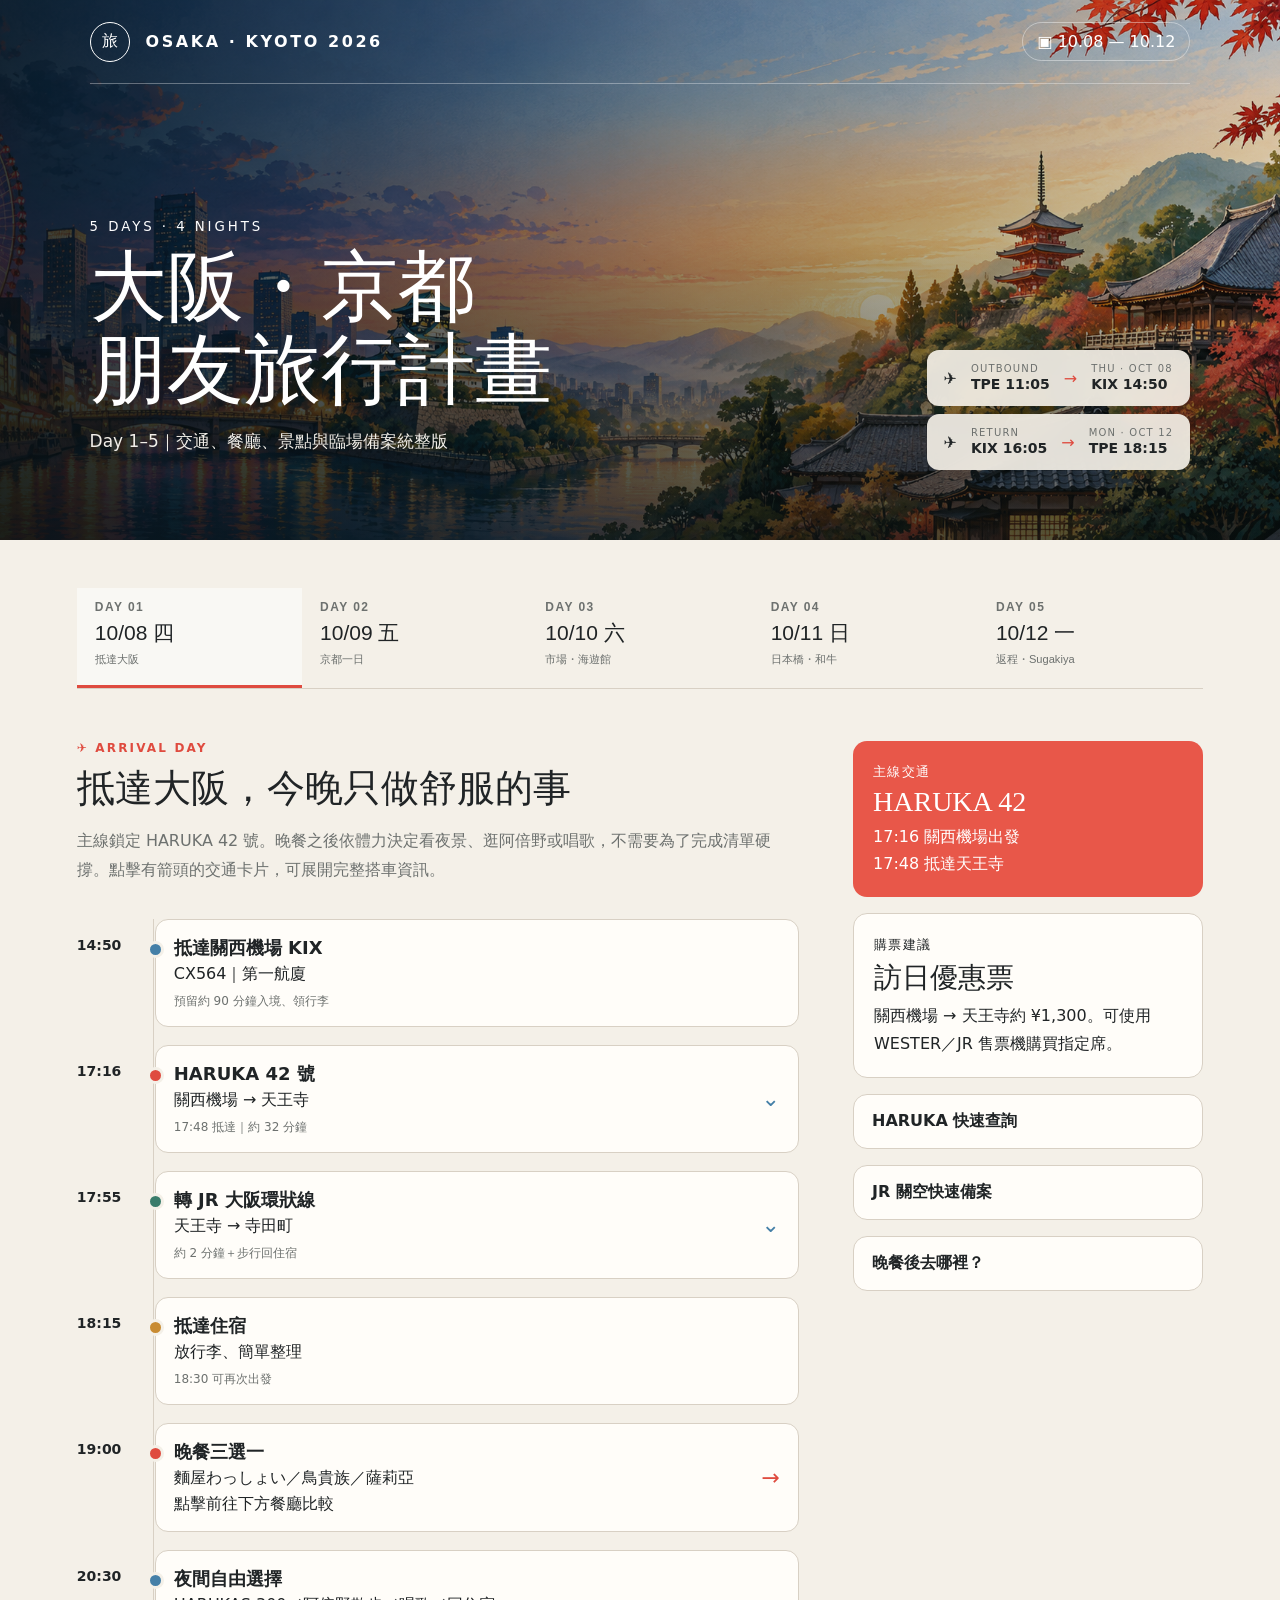
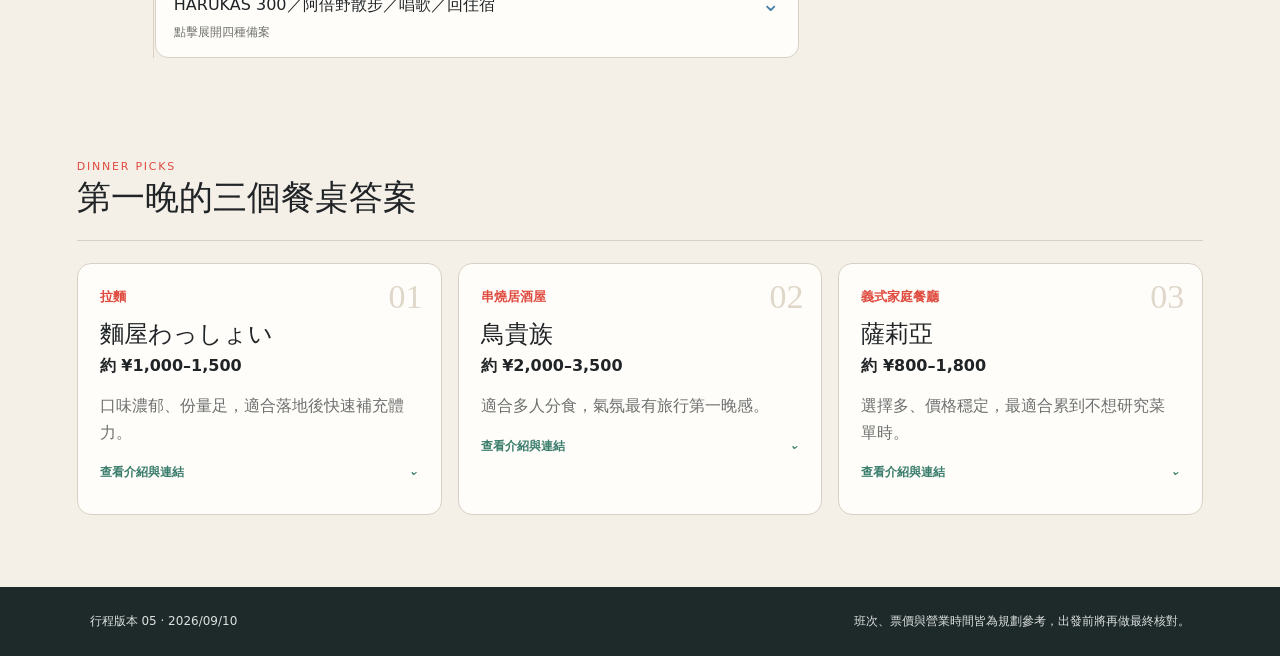
==== commit c408f867: "Update index.html" ====
--- a/osaka/index.html
+++ b/osaka/index.html
@@ -71,14 +71,16 @@
       </div></div>
       <aside class="side"><div class="panel"><small>今日路線</small><h3>市場 → 海遊館</h3><p>寺田町 → 木津市場 → 海遊館 → 天保山 → 道頓堀</p></div><div class="stats"><div><b>約 ¥920</b><span>交通券＋JR</span></div><div><b>¥2,700–3,500</b><span>海遊館</span></div><div><b>¥1,200 起</b><span>市場用餐</span></div><div><b>7–10 km</b><span>步行量</span></div></div><details><summary>海遊館訂票提醒</summary><div>10/10 票券約 9/10 開賣，先選 12:00 或 12:15 入館。</div></details><details><summary>飲食限制</summary><div>可選鰻魚、鮪魚與一般魚料理；嚴重過敏者現場再確認高湯與共用油鍋。</div></details></aside>
       <section class="wide" id="day3-food"><div class="heading"><div><span>KIZU MARKET PICKS</span><h2>木津市場熱門選擇</h2></div></div><div class="restaurants">
-        <details class="restaurant"><summary><div class="num">01</div><small>海鮮丼</small><h3>木津魚市食堂</h3><b>約 ¥1,200–4,000</b><p>06:00 開門、售完即止；市場代表性滿盛海鮮丼。</p><span class="more">查看連結 <i>⌄</i></span></summary><div class="restaurant-detail"><p>鮪魚、鮭魚或當日魚類可避開蝦蟹貝。</p><div class="links"><a target="_blank" href="https://www.google.com/maps/search/?api=1&amp;query=木津魚市食堂">地圖 ↗</a></div></div></details>
-        <details class="restaurant"><summary><div class="num">02</div><small>炭烤鰻魚</small><h3>川上商店</h3><b>約 ¥2,000–3,500</b><p>05:00–13:00；鰻重、まむし與鰻卷。</p><span class="more">查看連結 <i>⌄</i></span></summary><div class="restaurant-detail"><p>非帶殼海鮮的安心選擇，座位較少。</p><div class="links"><a target="_blank" href="https://www.google.com/maps/search/?api=1&amp;query=川上商店+木津市場">地圖 ↗</a></div></div></details>
-        <details class="restaurant"><summary><div class="num">03</div><small>天婦羅</small><h3>天はな</h3><b>約 ¥1,380–2,480</b><p>06:00–13:00；雞肉、蔬菜與海鮮皆可選。</p><span class="more">查看連結 <i>⌄</i></span></summary><div class="restaurant-detail"><p>最適合同行者各自選餐的彈性方案。</p><div class="links"><a target="_blank" href="https://gourmet-kineya.co.jp/brands/tenhana/">官方菜單 ↗</a></div></div></details>
-        <details class="restaurant"><summary><div class="num">04</div><small>市場食堂</small><h3>當志郎</h3><b>約 ¥1,000–2,000</b><p>烤魚、煮魚、玉子燒與丼飯，選擇彈性。</p><span class="more">查看連結 <i>⌄</i></span></summary><div class="restaurant-detail"><p>海鮮丼排太久時，可改吃更有在地早餐感的定食。</p><div class="links"><a target="_blank" href="https://www.google.com/maps/search/?api=1&amp;query=当志郎+木津市場">地圖 ↗</a></div></div></details>
-        <details class="restaurant"><summary><div class="num">05</div><small>市場壽司</small><h3>かなえ寿司／まるよし</h3><b>約 ¥1,500–3,000</b><p>不想排海鮮丼時的握壽司備案。</p><span class="more">查看連結 <i>⌄</i></span></summary><div class="restaurant-detail"><p>可避開蝦、蟹與貝類，改選鮪魚、鯛魚與鰤魚。</p><div class="links"><a target="_blank" href="https://kizu-ichiba.com/restaurant/">市場餐廳列表 ↗</a></div></div></details>
+        <details class="restaurant"><summary><div class="num">01</div><small>海鮮丼</small><h3>木津魚市食堂</h3><b>約 ¥1,200–4,000</b><p>06:00 開門、售完即止；市場代表性滿盛海鮮丼。</p><span class="more">查看介紹、菜單與地圖 <i>⌄</i></span></summary><div class="restaurant-detail"><p>切落海鮮丼約 ¥1,200，本鮪中落與鐵火丼約 ¥2,000–2,200，滿盛海膽或本鮪約 ¥3,800–4,000。不能吃帶殼海鮮者可選鮪魚、鮭魚或當日魚類。</p><div class="links"><a target="_blank" rel="noreferrer" href="https://www.google.com/maps/search/?api=1&amp;query=木津魚市食堂">Google 地圖 ↗</a><a target="_blank" rel="noreferrer" href="https://kiduichiba.jp/shop/kaino-2-3/">官方菜單／介紹 ↗</a></div></div></details>
+        <details class="restaurant"><summary><div class="num">02</div><small>炭烤鰻魚</small><h3>川上商店</h3><b>約 ¥2,000–3,500</b><p>05:00–13:00；鰻重、まむし與鰻卷。</p><span class="more">查看介紹與地圖 <i>⌄</i></span></summary><div class="restaurant-detail"><p>市場裡的鰻魚專門店，特上まむし近期參考約 ¥3,300。非帶殼海鮮的安心選擇，但座位不多。</p><div class="links"><a target="_blank" rel="noreferrer" href="https://www.google.com/maps/search/?api=1&amp;query=川上商店+木津市場">Google 地圖 ↗</a><a target="_blank" rel="noreferrer" href="https://kizu-ichiba.com/shop/%E5%B7%9D%E4%B8%8A%E5%95%86%E5%BA%97/">官方店舖資訊 ↗</a></div></div></details>
+        <details class="restaurant"><summary><div class="num">03</div><small>天婦羅</small><h3>天はな</h3><b>約 ¥1,380–2,480</b><p>06:00–13:00；雞肉、蔬菜與海鮮皆可選。</p><span class="more">查看菜單與地圖 <i>⌄</i></span></summary><div class="restaurant-detail"><p>大海老天丼約 ¥1,380、加生魚片約 ¥1,880，海鮮丼與天丼組合約 ¥2,480；也有雞肉及蔬菜天婦羅。</p><div class="links"><a target="_blank" rel="noreferrer" href="https://www.google.com/maps/search/?api=1&amp;query=天はな+大阪木津市場本店">Google 地圖 ↗</a><a target="_blank" rel="noreferrer" href="https://gourmet-kineya.co.jp/brands/tenhana/">官方菜單 ↗</a></div></div></details>
+        <details class="restaurant"><summary><div class="num">04</div><small>市場食堂</small><h3>當志郎</h3><b>約 ¥1,000–2,000</b><p>烤魚、煮魚、玉子燒與丼飯，選擇彈性。</p><span class="more">查看介紹與地圖 <i>⌄</i></span></summary><div class="restaurant-detail"><p>約 03:00–13:30。海鮮丼排太久時，可改吃更有在地早餐感的魚料理或玉子燒定食。</p><div class="links"><a target="_blank" rel="noreferrer" href="https://www.google.com/maps/search/?api=1&amp;query=当志郎+木津市場">Google 地圖 ↗</a><a target="_blank" rel="noreferrer" href="https://kizu-ichiba.com/restaurant/">市場餐廳列表 ↗</a></div></div></details>
+        <details class="restaurant"><summary><div class="num">05</div><small>市場壽司</small><h3>かなえ寿司／まるよし</h3><b>約 ¥1,500–3,000</b><p>不想排海鮮丼時的握壽司備案。</p><span class="more">查看介紹與地圖 <i>⌄</i></span></summary><div class="restaurant-detail"><p>かなえ寿司約 04:30–13:00、まるよし約 05:00–13:00；可避開蝦、蟹與貝類，改選鮪魚、鯛魚與鰤魚。</p><div class="links"><a target="_blank" rel="noreferrer" href="https://www.google.com/maps/search/?api=1&amp;query=かなえ寿司+大阪木津市場">Google 地圖 ↗</a><a target="_blank" rel="noreferrer" href="https://kizu-ichiba.com/restaurant/">市場餐廳列表 ↗</a></div></div></details>
       </div></section>
       <section class="wide" id="day3-dinner"><div class="heading"><div><span>DOTONBORI DINNER</span><h2>海遊館後的三種大阪味</h2></div></div><div class="restaurants">
-        <details class="restaurant"><summary><div class="num">01</div><small>大阪燒</small><h3>味乃家 本店</h3><b>約 ¥2,000–3,000</b><p>老字號人氣店，週六晚餐可能排隊。</p></summary></details><details class="restaurant"><summary><div class="num">02</div><small>串炸</small><h3>串かつだるま</h3><b>約 ¥1,500–2,500</b><p>豬、雞、魚與蔬菜可分開點。</p></summary></details><details class="restaurant"><summary><div class="num">03</div><small>烏龍麵</small><h3>道頓堀 今井</h3><b>約 ¥930–1,850</b><p>早上吃得豐盛時最舒服的清淡備案。</p></summary></details>
+        <details class="restaurant"><summary><div class="num">01</div><small>大阪燒</small><h3>味乃家 本店</h3><b>約 ¥2,000–3,000</b><p>老字號人氣店，週六晚餐可能排隊。</p><span class="more">查看介紹、菜單與地圖 <i>⌄</i></span></summary><div class="restaurant-detail"><p>可依喜好選豬肉、章魚、花枝或蔬菜版本；熱門時段可確認官方 FastPass。</p><div class="links"><a target="_blank" rel="noreferrer" href="https://www.google.com/maps/search/?api=1&amp;query=味乃家+本店+難波">Google 地圖 ↗</a><a target="_blank" rel="noreferrer" href="https://ajinoya-okonomiyaki.com/top/company/main-shop/">官方菜單／店舖 ↗</a></div></div></details>
+        <details class="restaurant"><summary><div class="num">02</div><small>串炸</small><h3>串かつだるま</h3><b>約 ¥1,500–2,500</b><p>豬、雞、魚與蔬菜可分開點。</p><span class="more">查看介紹、菜單與地圖 <i>⌄</i></span></summary><div class="restaurant-detail"><p>不吃牛肉者可選豬、雞、魚類與蔬菜串，並避開蝦、蟹及貝類。</p><div class="links"><a target="_blank" rel="noreferrer" href="https://www.google.com/maps/search/?api=1&amp;query=串かつだるま+道頓堀店">Google 地圖 ↗</a><a target="_blank" rel="noreferrer" href="https://www.kushikatu-daruma.com/tenpo_doutonbori.html">官方菜單／店舖 ↗</a></div></div></details>
+        <details class="restaurant"><summary><div class="num">03</div><small>烏龍麵</small><h3>道頓堀 今井</h3><b>約 ¥930–1,850</b><p>早上吃得豐盛時最舒服的清淡備案。</p><span class="more">查看介紹、菜單與地圖 <i>⌄</i></span></summary><div class="restaurant-detail"><p>狐狸烏龍麵約 ¥930、親子丼約 ¥1,500、鍋燒烏龍麵約 ¥1,850。</p><div class="links"><a target="_blank" rel="noreferrer" href="https://www.google.com/maps/search/?api=1&amp;query=道頓堀今井本店">Google 地圖 ↗</a><a target="_blank" rel="noreferrer" href="https://www.d-imai.com/shops/honten/">官方菜單 ↗</a></div></div></details>
       </div></section>
     </section>
     <section class="day" id="day4">
@@ -92,14 +94,22 @@
         <div class="event blue"><time>21:15</time><details class="card"><summary><div class="summary-copy"><h3>難波 → 寺田町</h3><p>JR 難波至今宮轉環狀線</p><span>約 ¥180｜20–30 分鐘</span></div></summary><div class="route-detail"><div class="route-row"><b>第 1 段</b><span>JR 難波 → 今宮</span></div><div class="route-row"><b>第 2 段</b><span>今宮 → 寺田町</span></div></div></details></div>
       </div></div>
       <aside class="side"><div class="panel"><small>今日路線</small><h3>日本橋 → 法善寺</h3><p>寺田町 → 新今宮 → 日本橋 → 難波 → 和牛晚餐</p></div><div class="stats"><div><b>約 ¥360</b><span>JR 往返</span></div><div><b>約 7 小時</b><span>購物時間</span></div><div><b>¥9,680 起</b><span>松阪牛</span></div><div><b>8–12 km</b><span>步行量</span></div></div><details><summary>宅店開門順序</summary><div>Animate 10:00、KOTOBUKIYA 11:00、Mandarake 12:00；不要把 Mandarake 排在第一站。</div></details><details><summary>和牛餐飲食限制</summary><div>訂位時註明一位不吃牛及不能吃帶殼海鮮；該店有豬肉、雞肉與蔬菜類單點。</div></details></aside>
-      <section class="wide" id="day4-shops"><div class="heading"><div><span>OTAKU SHOPPING</span><h2>日本橋三間主力宅店</h2></div></div><div class="restaurants"><details class="restaurant"><summary><div class="num">01</div><small>動畫周邊</small><h3>Animate 大阪日本橋</h3><b>週末 10:00–20:00</b><p>角色商品、漫畫、CD 與活動空間完整。</p></summary></details><details class="restaurant"><summary><div class="num">02</div><small>模型手辦</small><h3>KOTOBUKIYA</h3><b>週末 11:00–20:00</b><p>直營限定品與模型，適合中段慢慢看。</p></summary></details><details class="restaurant"><summary><div class="num">03</div><small>二手收藏</small><h3>Mandarake Grand Chaos</h3><b>12:00–20:00</b><p>玩具、遊戲、卡牌、漫畫與同人類別完整。</p></summary></details></div></section>
-      <section class="wide" id="day4-food"><div class="heading"><div><span>NAMBA MEALS</span><h2>午餐備案與正式和牛晚餐</h2></div></div><div class="restaurants"><details class="restaurant"><summary><div class="num">01</div><small>高級和牛</small><h3>松阪牛焼肉 M</h3><b>每位約 ¥9,680 起</b><p>第四日晚餐主線，建議預約 18:00。</p></summary></details><details class="restaurant"><summary><div class="num">02</div><small>午餐</small><h3>味乃家</h3><b>約 ¥2,000–3,000</b><p>日本橋逛完後的大阪燒選擇。</p></summary></details><details class="restaurant"><summary><div class="num">03</div><small>午餐</small><h3>道頓堀 今井</h3><b>約 ¥930–1,850</b><p>狐狸烏龍麵或親子丼，下午逛街較輕鬆。</p></summary></details></div></section>
+      <section class="wide" id="day4-shops"><div class="heading"><div><span>OTAKU SHOPPING</span><h2>日本橋三間主力宅店</h2></div></div><div class="restaurants">
+        <details class="restaurant"><summary><div class="num">01</div><small>動畫周邊</small><h3>Animate 大阪日本橋</h3><b>週末 10:00–20:00</b><p>角色商品、漫畫、CD 與活動空間完整。</p><span class="more">查看介紹與地圖 <i>⌄</i></span></summary><div class="restaurant-detail"><p>最早開門，適合安排為第一站；之後再沿 Ota Road 逛模型與二手店。</p><div class="links"><a target="_blank" rel="noreferrer" href="https://www.google.com/maps/search/?api=1&amp;query=アニメイト大阪日本橋">Google 地圖 ↗</a><a target="_blank" rel="noreferrer" href="https://www.animate.co.jp/shop/nipponbashi/">官方店舖資訊 ↗</a></div></div></details>
+        <details class="restaurant"><summary><div class="num">02</div><small>模型手辦</small><h3>KOTOBUKIYA 日本橋</h3><b>週末 11:00–20:00</b><p>直營限定品與模型，適合中段慢慢看。</p><span class="more">查看介紹與地圖 <i>⌄</i></span></summary><div class="restaurant-detail"><p>距惠美須町約 7 分鐘、南海難波約 6 分鐘；11:00 後再前往。</p><div class="links"><a target="_blank" rel="noreferrer" href="https://www.google.com/maps/search/?api=1&amp;query=コトブキヤ日本橋">Google 地圖 ↗</a><a target="_blank" rel="noreferrer" href="https://www.kotobukiya.co.jp/kotobukiya-shop/">官方店舖資訊 ↗</a></div></div></details>
+        <details class="restaurant"><summary><div class="num">03</div><small>二手收藏</small><h3>Mandarake Grand Chaos</h3><b>12:00–20:00</b><p>玩具、遊戲、卡牌、漫畫與同人類別完整。</p><span class="more">查看介紹與地圖 <i>⌄</i></span></summary><div class="restaurant-detail"><p>中午才開門，因此排在 Animate、KOTOBUKIYA 之後最順。</p><div class="links"><a target="_blank" rel="noreferrer" href="https://www.google.com/maps/search/?api=1&amp;query=まんだらけグランドカオス+日本橋">Google 地圖 ↗</a><a target="_blank" rel="noreferrer" href="https://www.mandarake.co.jp/dir/gcs/">官方店舖資訊 ↗</a></div></div></details>
+      </div></section>
+      <section class="wide" id="day4-food"><div class="heading"><div><span>NAMBA MEALS</span><h2>午餐備案與正式和牛晚餐</h2></div></div><div class="restaurants">
+        <details class="restaurant"><summary><div class="num">01</div><small>高級和牛</small><h3>松阪牛焼肉 M</h3><b>每位約 ¥9,680 起</b><p>第四日晚餐主線，建議預約 18:00。</p><span class="more">查看介紹、菜單與地圖 <i>⌄</i></span></summary><div class="restaurant-detail"><p>吃牛者可點五種松阪牛拼盤或套餐；不吃牛者可單點黑豬里肌、國產雞腿、烤蔬菜、沙拉、飯與湯。</p><div class="links"><a target="_blank" rel="noreferrer" href="https://www.google.com/maps/search/?api=1&amp;query=松阪牛焼肉M+法善寺横丁店">Google 地圖 ↗</a><a target="_blank" rel="noreferrer" href="https://matsusaka-projects.com/menu/">官方菜單／訂位 ↗</a></div></div></details>
+        <details class="restaurant"><summary><div class="num">02</div><small>大阪燒午餐</small><h3>味乃家</h3><b>約 ¥2,000–3,000</b><p>日本橋逛完後的大阪燒選擇。</p><span class="more">查看介紹、菜單與地圖 <i>⌄</i></span></summary><div class="restaurant-detail"><p>本店較熱門；排隊過長可查看座位較多的四代目味乃家。</p><div class="links"><a target="_blank" rel="noreferrer" href="https://www.google.com/maps/search/?api=1&amp;query=味乃家+難波">Google 地圖 ↗</a><a target="_blank" rel="noreferrer" href="https://ajinoya-okonomiyaki.com/top/">官方菜單／店舖 ↗</a></div></div></details>
+        <details class="restaurant"><summary><div class="num">03</div><small>清淡午餐</small><h3>道頓堀 今井</h3><b>約 ¥930–1,850</b><p>狐狸烏龍麵或親子丼，下午逛街較輕鬆。</p><span class="more">查看介紹、菜單與地圖 <i>⌄</i></span></summary><div class="restaurant-detail"><p>狐狸烏龍麵約 ¥930、親子丼約 ¥1,500、鍋燒烏龍麵約 ¥1,850。</p><div class="links"><a target="_blank" rel="noreferrer" href="https://www.google.com/maps/search/?api=1&amp;query=道頓堀今井本店">Google 地圖 ↗</a><a target="_blank" rel="noreferrer" href="https://www.d-imai.com/shops/honten/">官方菜單 ↗</a></div></div></details>
+      </div></section>
     </section>
     <section class="day" id="day5">
       <div><div class="kicker">✈ DEPARTURE DAY</div><h2>Sugakiya 收尾，再把時間留給機場</h2><p class="lead">09:30 離開住宿，經鳳站吃 Sugakiya 後直達 KIX。預計 12:10 抵達，距 16:05 起飛約 3 小時 55 分。</p><div class="timeline">
         <div class="event amber"><time>08:00</time><div class="card"><h3>早餐、打包與退房</h3><p>確認護照、行李與戰利品</p><span>09:30 離開住宿</span></div></div>
         <div class="event blue"><time>09:40</time><details class="card"><summary><div class="summary-copy"><h3>寺田町 → 鳳</h3><p>JR 環狀線＋阪和線快速</p><span>¥320｜約 25–35 分鐘</span></div></summary><div class="route-detail"><div class="route-row"><b>第 1 段</b><span>寺田町 → 天王寺，1 站</span></div><div class="route-row"><b>第 2 段</b><span>天王寺轉阪和線快速至鳳</span></div><div class="route-row"><b>步行</b><span>鳳站至おおとりウイングス約 5–9 分鐘</span></div></div></details></div>
-        <div class="event red"><time>10:20</time><details class="card"><summary><div class="summary-copy"><h3>Sugakiya 早午餐</h3><p>おおとり堺店｜拉麵＋甜點</p><span>10:00 開店｜約 ¥430–1,200</span></div></summary><div class="route-detail"><p class="detail-copy">基本拉麵約 ¥430、特製拉麵約 ¥680、霜淇淋約 ¥190。</p><div class="links"><a target="_blank" href="https://www.google.com/maps/search/?api=1&amp;query=スガキヤ+おおとり堺店">Google 地圖 ↗</a><a target="_blank" href="https://www.sugakico.co.jp/">官方網站 ↗</a></div></div></details></div>
+        <div class="event red"><time>10:20</time><details class="card"><summary><div class="summary-copy"><h3>Sugakiya 早午餐</h3><p>おおとり堺店｜拉麵＋甜點</p><span>10:00 開店｜約 ¥430–1,200</span></div></summary><div class="route-detail"><p class="detail-copy">基本拉麵約 ¥430、特製拉麵約 ¥680、霜淇淋約 ¥190、奶油紅豆湯約 ¥290。店舖位於おおとりウイングス 2 樓。</p><div class="links"><a target="_blank" rel="noreferrer" href="https://www.google.com/maps/search/?api=1&amp;query=スガキヤ+おおとり堺店">Google 地圖 ↗</a><a target="_blank" rel="noreferrer" href="https://www.sugakico.co.jp/area/%E3%81%8A%E3%81%8A%E3%81%A8%E3%82%8A%E5%A0%BA%E5%BA%97/">官方店舖資訊 ↗</a><a target="_blank" rel="noreferrer" href="https://www.sugakico.co.jp/menu/">官方菜單 ↗</a></div></div></details></div>
         <div class="event blue"><time>11:20</time><details class="card"><summary><div class="summary-copy"><h3>鳳 → 關西機場</h3><p>JR 關空快速直達</p><span>約 ¥800｜約 37 分鐘</span></div></summary><div class="route-detail"><div class="route-row"><b>列車</b><span>關空快速「關西機場行」</span></div><div class="route-row"><b>下車</b><span>關西機場站，不需轉車</span></div><div class="route-row"><b>注意</b><span>確認車廂目的地，勿留在往和歌山的紀州路快速車廂</span></div><p class="route-note">正式班次出發前再以 JR WESTER／站內資訊核對。</p></div></details></div>
         <div class="event green"><time>12:10</time><details class="card"><summary><div class="summary-copy"><h3>抵達 KIX 第一航廈</h3><p>先處理需托運的免稅品</p><span>本次無機場領退款流程</span></div></summary><div class="route-detail"><div class="route-heading">2026/10/12 實際流程</div><p class="detail-copy">本次仍是店內直接免稅。免稅品若放托運行李，先帶護照、商品與行李向海關取得確認，再交航空公司托運；手提商品依現場指示出示護照，海關可能抽查。</p><div class="links"><a target="_blank" href="https://www.customs.go.jp/english/c-answer_e/extsukan/5004_e.htm">日本海關官方說明 ↗</a><a target="_blank" href="https://www.kansai-airport.or.jp/en/flight/route/t1_dep">KIX 出境流程 ↗</a></div></div></details></div>
         <div class="event blue"><time>13:00</time><div class="card"><h3>報到、托運、安檢與出境</h3><p>一般狀況預留 60–90 分鐘</p><span>大量或高價免稅品再多抓查驗時間</span></div></div>
@@ -114,7 +124,7 @@
       <section class="wide"><div class="heading"><div><span>KIX QUICK GUIDE</span><h2>回程日不可顛倒的順序</h2></div></div><div class="meal-ribbon"><div><b>1｜先查驗</b>需托運的免稅品先給海關看，再交行李</div><div><b>2｜再出境</b>報到、托運、安檢與證照查驗</div><div><b>3｜後購物</b>安檢後逛免稅店與伴手禮店</div></div></section>
     </section>
   </main>
-  <footer><span>行程版本 04 · 2026/09/09</span><span>班次、票價與營業時間皆為規劃參考，出發前將再做最終核對。</span></footer>
+  <footer><span>行程版本 05 · 2026/09/10</span><span>班次、票價與營業時間皆為規劃參考，出發前將再做最終核對。</span></footer>
   <script>document.querySelectorAll('.tab').forEach(button=>button.addEventListener('click',()=>{document.querySelectorAll('.tab').forEach(x=>x.classList.remove('active'));document.querySelectorAll('.day').forEach(x=>x.classList.remove('active'));button.classList.add('active');document.getElementById(button.dataset.day).classList.add('active');}));</script>
 </body>
 </html>
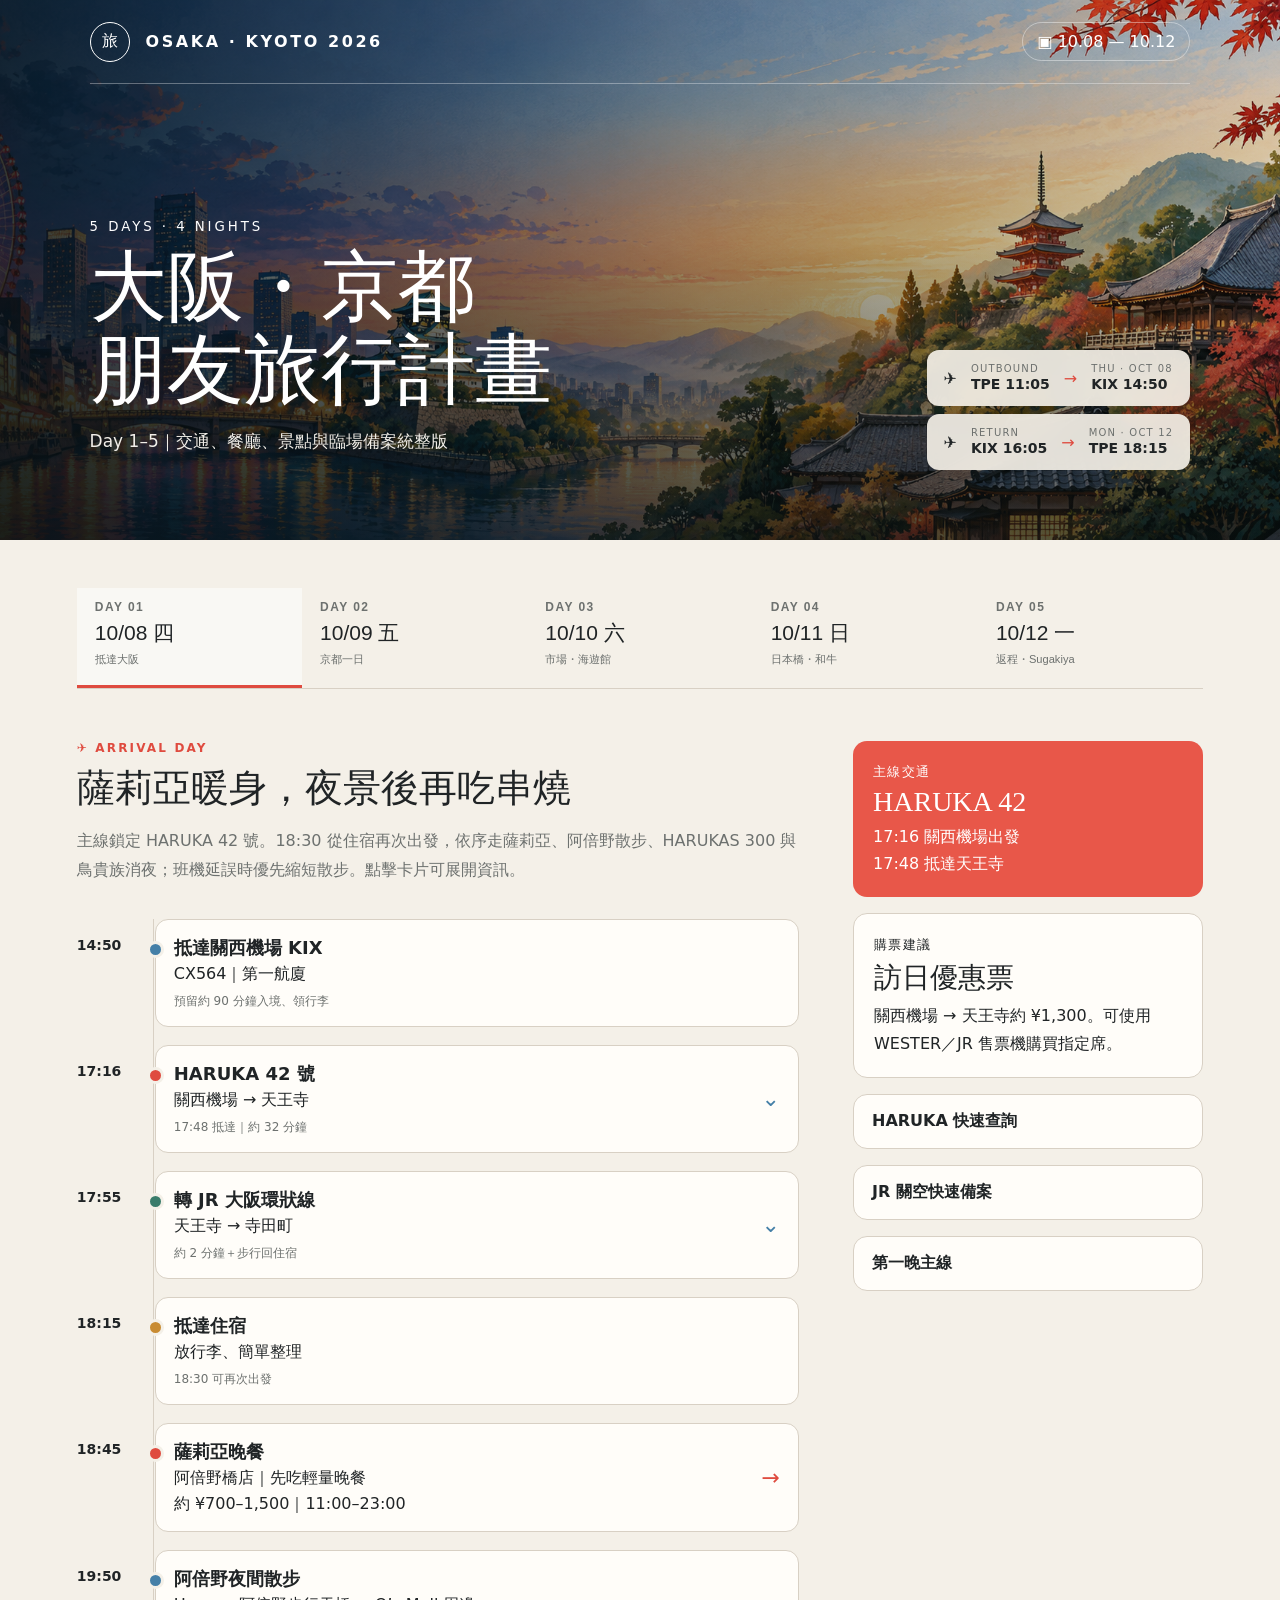
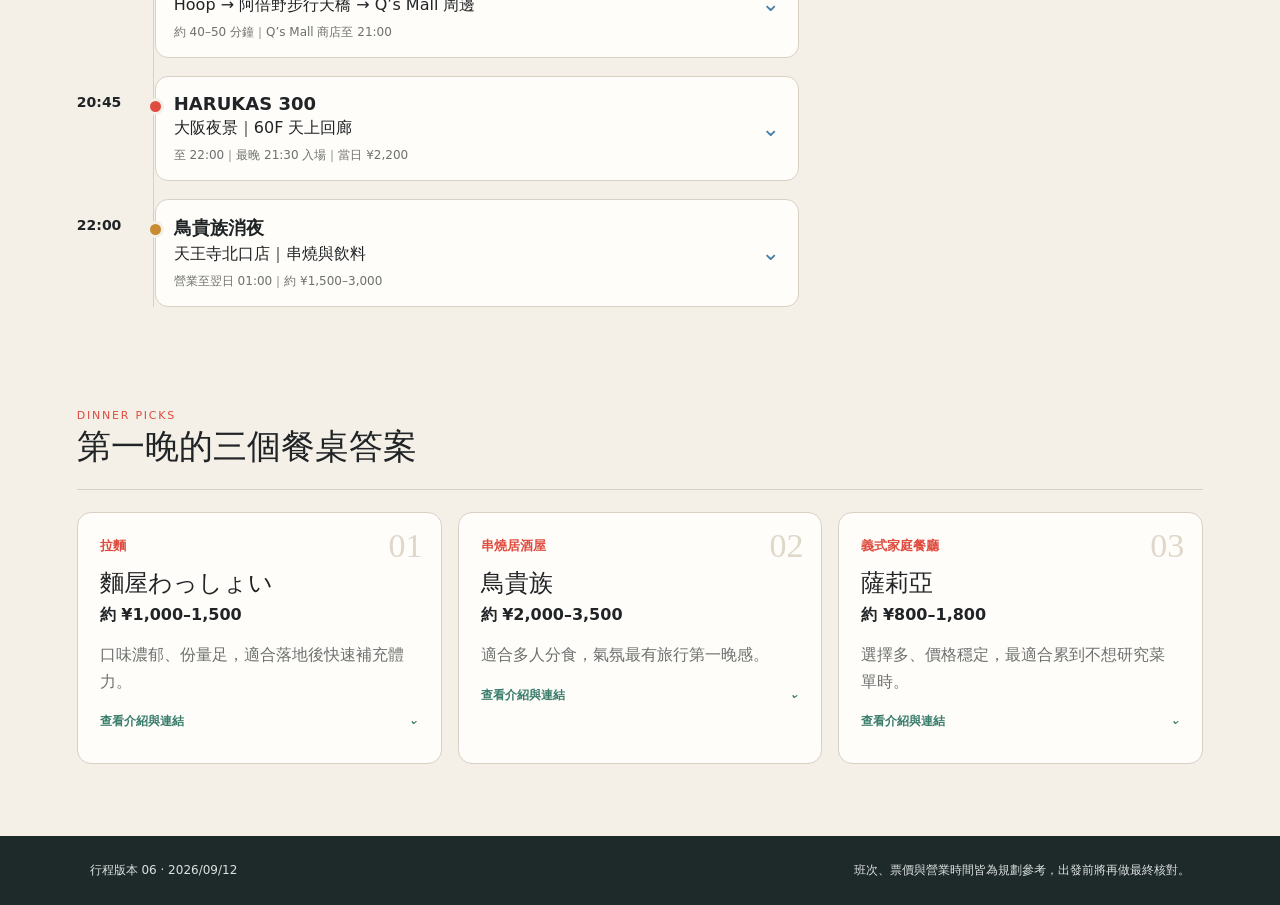
==== commit 273a7f49: "Update index.html" ====
--- a/osaka/index.html
+++ b/osaka/index.html
@@ -22,21 +22,23 @@
   <main class="shell">
     <div class="tabs"><button class="tab active" data-day="day1"><b>DAY 01</b><span>10/08 四</span><small>抵達大阪</small></button><button class="tab" data-day="day2"><b>DAY 02</b><span>10/09 五</span><small>京都一日</small></button><button class="tab" data-day="day3"><b>DAY 03</b><span>10/10 六</span><small>市場・海遊館</small></button><button class="tab" data-day="day4"><b>DAY 04</b><span>10/11 日</span><small>日本橋・和牛</small></button><button class="tab" data-day="day5"><b>DAY 05</b><span>10/12 一</span><small>返程・Sugakiya</small></button></div>
     <section class="day active" id="day1">
-      <div><div class="kicker">✈ ARRIVAL DAY</div><h2>抵達大阪，今晚只做舒服的事</h2><p class="lead">主線鎖定 HARUKA 42 號。晚餐之後依體力決定看夜景、逛阿倍野或唱歌，不需要為了完成清單硬撐。點擊有箭頭的交通卡片，可展開完整搭車資訊。</p>
+      <div><div class="kicker">✈ ARRIVAL DAY</div><h2>薩莉亞暖身，夜景後再吃串燒</h2><p class="lead">主線鎖定 HARUKA 42 號。18:30 從住宿再次出發，依序走薩莉亞、阿倍野散步、HARUKAS 300 與鳥貴族消夜；班機延誤時優先縮短散步。點擊卡片可展開資訊。</p>
         <div class="timeline">
           <div class="event blue"><time>14:50</time><div class="card"><h3>抵達關西機場 KIX</h3><p>CX564｜第一航廈</p><span>預留約 90 分鐘入境、領行李</span></div></div>
           <div class="event red"><time>17:16</time><details class="card"><summary><div class="summary-copy"><h3>HARUKA 42 號</h3><p>關西機場 → 天王寺</p><span>17:48 抵達｜約 32 分鐘</span></div></summary><div class="route-detail"><div class="route-heading">🚆 HARUKA 搭車資訊</div><div class="route-row"><b>上車</b><span>JR 關西機場站｜第一航廈 2F 連絡通道前往</span></div><div class="route-row"><b>方向</b><span>特急 HARUKA｜京都方向</span></div><div class="route-row"><b>下車</b><span>JR 天王寺站</span></div><div class="route-row"><b>票價</b><span>訪日優惠票約 ¥1,300｜指定席</span></div><div class="route-row"><b>購票</b><span>WESTER、JR 綠色售票機或綠色窗口</span></div><div class="route-row"><b>前後班</b><span>40號 16:46／42號 17:16／44號 17:46</span></div><p class="route-note">一般乘車券與特急券都要備妥；班次於出發前再次核對。</p></div></details></div>
           <div class="event green"><time>17:55</time><details class="card"><summary><div class="summary-copy"><h3>轉 JR 大阪環狀線</h3><p>天王寺 → 寺田町</p><span>約 2 分鐘＋步行回住宿</span></div></summary><div class="route-detail"><div class="route-heading">🚆 轉乘資訊</div><div class="route-row"><b>轉乘</b><span>在 JR 天王寺站內依「大阪環狀線」標示前進</span></div><div class="route-row"><b>方向</b><span>內回｜鶴橋・京橋方向</span></div><div class="route-row"><b>下車</b><span>寺田町站，僅 1 站</span></div><div class="route-row"><b>車資</b><span>約 ¥150–180，可直接刷 ICOCA</span></div><div class="route-row"><b>下車後</b><span>由南口步行約 3–7 分鐘回住宿</span></div><p class="route-note">HARUKA 車票是否涵蓋這一小段，依實際購買票種顯示為準。</p></div></details></div>
           <div class="event amber"><time>18:15</time><div class="card"><h3>抵達住宿</h3><p>放行李、簡單整理</p><span>18:30 可再次出發</span></div></div>
-          <div class="event red"><time>19:00</time><a class="card jump" href="#day1-restaurants"><div><h3>晚餐三選一</h3><p>麵屋わっしょい／鳥貴族／薩莉亞</p><span>點擊前往下方餐廳比較</span></div></a></div>
-          <div class="event blue"><time>20:30</time><details class="card"><summary><div class="summary-copy"><h3>夜間自由選擇</h3><p>HARUKAS 300／阿倍野散步／唱歌／回住宿</p><span>點擊展開四種備案</span></div></summary><div class="route-detail"><div class="route-heading">依體力選擇</div><p class="detail-copy">有精神就登 HARUKAS 300 看夜景；想輕鬆走走可逛阿倍野 Q’s Mall 周邊；想熱鬧則唱歌；真的累了就便利商店補給後回住宿。</p><div class="links"><a target="_blank" href="https://www.google.com/maps/search/?api=1&amp;query=HARUKAS+300">HARUKAS 300 地圖 ↗</a><a target="_blank" href="https://www.google.com/maps/search/?api=1&amp;query=Abeno+Qs+Mall">Q’s Mall 地圖 ↗</a><a target="_blank" href="https://www.google.com/maps/search/?api=1&amp;query=カラオケまねきねこ+天王寺">まねきねこ 地圖 ↗</a></div></div></details></div>
+          <div class="event red"><time>18:45</time><a class="card jump" href="#day1-restaurants"><div><h3>薩莉亞晚餐</h3><p>阿倍野橋店｜先吃輕量晚餐</p><span>約 ¥700–1,500｜11:00–23:00</span></div></a></div>
+          <div class="event blue"><time>19:50</time><details class="card"><summary><div class="summary-copy"><h3>阿倍野夜間散步</h3><p>Hoop → 阿倍野步行天橋 → Q’s Mall 周邊</p><span>約 40–50 分鐘｜Q’s Mall 商店至 21:00</span></div></summary><div class="route-detail"><div class="route-heading">散步順序</div><p class="detail-copy">由阿倍野橋店往 Hoop 戶外廣場與步行天橋，再繞 Q’s Mall 周邊；班機延誤時直接縮短這一段。</p><div class="links"><a target="_blank" href="https://www.google.com/maps/search/?api=1&amp;query=Abeno+Qs+Mall">Q’s Mall 地圖 ↗</a><a target="_blank" href="https://www.google.com/maps/search/?api=1&amp;query=あべのHoop">Hoop 地圖 ↗</a></div></div></details></div>
+          <div class="event red"><time>20:45</time><details class="card"><summary><div class="summary-copy"><h3>HARUKAS 300</h3><p>大阪夜景｜60F 天上回廊</p><span>至 22:00｜最晚 21:30 入場｜當日 ¥2,200</span></div></summary><div class="route-detail"><p class="detail-copy">第一晚可能延誤，建議確定趕得上再買當日票；前一日以前購買 WEB 票為 ¥1,980。</p><div class="links"><a target="_blank" href="https://www.google.com/maps/search/?api=1&amp;query=HARUKAS+300">Google 地圖 ↗</a><a target="_blank" href="https://www.abenoharukas-300.jp/observatory/information.html">官方票價 ↗</a></div></div></details></div>
+          <div class="event amber"><time>22:00</time><details class="card"><summary><div class="summary-copy"><h3>鳥貴族消夜</h3><p>天王寺北口店｜串燒與飲料</p><span>營業至翌日 01:00｜約 ¥1,500–3,000</span></div></summary><div class="route-detail"><p class="detail-copy">位於 JR 天王寺中央北口向東約 1 分鐘；薩莉亞先吃七分飽，這餐以雞肉、蔬菜串與飲料為主。</p><div class="links"><a target="_blank" href="https://www.google.com/maps/search/?api=1&amp;query=鳥貴族+天王寺北口店">Google 地圖 ↗</a><a target="_blank" href="https://map.torikizoku.co.jp/detail/59/">官方店舖 ↗</a></div></div></details></div>
         </div>
       </div>
-      <aside class="side"><div class="panel red"><small>主線交通</small><h3>HARUKA 42</h3><p>17:16 關西機場出發<br>17:48 抵達天王寺</p></div><div class="panel"><small>購票建議</small><h3>訪日優惠票</h3><p>關西機場 → 天王寺約 ¥1,300。可使用 WESTER／JR 售票機購買指定席。</p></div><details><summary>HARUKA 快速查詢</summary><div class="train-table"><b>40號</b><span>16:46</span><span>→</span><span>17:18</span><b class="main">42號</b><span class="main">17:16</span><span class="main">→</span><span class="main">17:48</span><b>44號</b><span>17:46</span><span>→</span><span>18:18</span></div></details><details><summary>JR 關空快速備案</summary><div>錯過 HARUKA 時直接刷 ICOCA 搭關空快速，約 50–55 分鐘抵達天王寺，成人約 ¥1,210；傍晚通常約每 15 分鐘一班。</div></details><details><summary>晚餐後去哪裡？</summary><div>有精神：HARUKAS 300 夜景<br>普通：阿倍野 Q's Mall 周邊散步<br>想熱鬧：カラオケまねきねこ<br>累了：便利商店補給後回住宿</div></details></aside>
+      <aside class="side"><div class="panel red"><small>主線交通</small><h3>HARUKA 42</h3><p>17:16 關西機場出發<br>17:48 抵達天王寺</p></div><div class="panel"><small>購票建議</small><h3>訪日優惠票</h3><p>關西機場 → 天王寺約 ¥1,300。可使用 WESTER／JR 售票機購買指定席。</p></div><details><summary>HARUKA 快速查詢</summary><div class="train-table"><b>40號</b><span>16:46</span><span>→</span><span>17:18</span><b class="main">42號</b><span class="main">17:16</span><span class="main">→</span><span class="main">17:48</span><b>44號</b><span>17:46</span><span>→</span><span>18:18</span></div></details><details><summary>JR 關空快速備案</summary><div>錯過 HARUKA 時直接刷 ICOCA 搭關空快速，約 50–55 分鐘抵達天王寺，成人約 ¥1,210；傍晚通常約每 15 分鐘一班。</div></details><details><summary>第一晚主線</summary><div>18:45 薩莉亞阿倍野橋店<br>19:50 阿倍野散步<br>20:45 HARUKAS 300<br>22:00 鳥貴族天王寺北口店</div></details></aside>
       <section class="wide" id="day1-restaurants"><div class="heading"><div><span>DINNER PICKS</span><h2>第一晚的三個餐桌答案</h2></div></div><div class="restaurants"><details class="restaurant"><summary><div class="num">01</div><small>拉麵</small><h3>麵屋わっしょい</h3><b>約 ¥1,000–1,500</b><p>口味濃郁、份量足，適合落地後快速補充體力。</p><span class="more">查看介紹與連結 <i>⌄</i></span></summary><div class="restaurant-detail"><p>寺田町在地人氣濃口拉麵。招牌偏蒜香醬油系，落地晚餐速度最快；不吃牛肉或海鮮者需現場詢問湯底與配料。</p><div class="links"><a target="_blank" href="https://www.google.com/maps/search/?api=1&amp;query=麺屋わっしょい+寺田町">Google 地圖 ↗</a><a target="_blank" href="https://wasshoi-group.com/">官方網站 ↗</a></div></div></details><details class="restaurant"><summary><div class="num">02</div><small>串燒居酒屋</small><h3>鳥貴族</h3><b>約 ¥2,000–3,500</b><p>適合多人分食，氣氛最有旅行第一晚感。</p><span class="more">查看介紹與連結 <i>⌄</i></span></summary><div class="restaurant-detail"><p>雞肉串燒、釜飯、炸物與蔬菜類可自由搭配，多人最好分食。餐點多為均一價，非牛肉選擇非常充足。</p><div class="links"><a target="_blank" href="https://www.google.com/maps/search/?api=1&amp;query=鳥貴族+天王寺">Google 地圖 ↗</a><a target="_blank" href="https://torikizoku.co.jp/menu/">官方菜單 ↗</a></div></div></details><details class="restaurant"><summary><div class="num">03</div><small>義式家庭餐廳</small><h3>薩莉亞</h3><b>約 ¥800–1,800</b><p>選擇多、價格穩定，最適合累到不想研究菜單時。</p><span class="more">查看介紹與連結 <i>⌄</i></span></summary><div class="restaurant-detail"><p>披薩、義大利麵、焗飯、雞肉與蔬菜小菜都有，最容易讓每位旅伴各自選餐；帶殼海鮮菜色可直接避開。</p><div class="links"><a target="_blank" href="https://www.google.com/maps/search/?api=1&amp;query=サイゼリヤ+天王寺">Google 地圖 ↗</a><a target="_blank" href="https://www.saizeriya.co.jp/menu/">官方菜單 ↗</a></div></div></details></div></section>
     </section>
     <section class="day" id="day2">
-      <div><div class="kicker">⌖ KYOTO DAY</div><h2>神社寺院之後，把午後留給街巷</h2><p class="lead">伏見稻荷、三十三間堂與清水寺是主角；午後順著坡道走到祇園與鴨川。全程只搭 JR、京阪與步行。點擊交通卡片可展開路線。</p>
+      <div><div class="kicker">⌖ KYOTO DAY</div><h2>兩個必去景點之後，午後依體力分流</h2><p class="lead">伏見稻荷與三十三間堂固定保留；午餐後才決定是否進清水寺。無論選哪條線，下午都會經東山老街、二年坂與祇園，全程只搭 JR、京阪與步行。</p>
         <div class="timeline">
           <div class="event amber"><time>07:00</time><div class="card"><h3>起床與整裝</h3><p>07:00–07:30 起床</p><span>預留梳洗與確認隨身物品</span></div></div>
           <div class="event amber"><time>07:30</time><div class="card"><h3>早餐</h3><p>住宿簡單吃，或麥當勞寺田町店</p><span>08:00 準時出發</span></div></div>
@@ -46,9 +48,9 @@
           <div class="event green"><time>11:20</time><details class="card"><summary><div class="summary-copy"><h3>三十三間堂</h3><p>千手觀音與長殿空間</p><span>成人 ¥600｜停留約 1 小時</span></div></summary><div class="route-detail"><div class="route-heading">景點簡介</div><p class="detail-copy">正式名稱為蓮華王院，本堂內並列一千零一尊千手觀音像；室內禁止攝影，適合安靜慢看。</p><div class="links"><a target="_blank" href="https://www.google.com/maps/search/?api=1&amp;query=三十三間堂">Google 地圖 ↗</a><a target="_blank" href="https://www.sanjusangendo.jp/">官方網站 ↗</a></div></div></details></div>
           <div class="event amber"><time>12:25</time><details class="card"><summary><div class="summary-copy"><h3>午餐</h3><p>智積院茶寮 桔梗</p><span>¥2,530–3,630｜各自選套餐</span></div></summary><div class="route-detail"><div class="route-heading">午餐選擇</div><p class="detail-copy">精進御膳、玉子燒御膳、天婦羅御膳與重箱料理皆可選；不吃牛肉與帶殼海鮮者可優先考慮精進御膳，仍建議現場確認高湯。</p><div class="links"><a target="_blank" href="https://www.google.com/maps/search/?api=1&amp;query=智積院茶寮+桔梗">Google 地圖 ↗</a><a target="_blank" href="https://saryo-kikyo.com/foods">官方菜單 ↗</a></div></div></details></div>
           <div class="event green"><time>13:25</time><details class="card"><summary><div class="summary-copy"><h3>步行前往清水寺</h3><p>智積院 → 東大路通 → 五條坂</p><span>約 30–35 分鐘｜後段上坡</span></div></summary><div class="route-detail"><div class="route-heading">🚶 步行路線</div><div class="route-row"><b>起點</b><span>智積院茶寮 桔梗</span></div><div class="route-row"><b>路線</b><span>東大路通往北 → 五條坂右轉 → 清水坂</span></div><div class="route-row"><b>距離</b><span>約 2 公里，步行 30–35 分鐘</span></div><div class="route-row"><b>路況</b><span>前段平緩，五條坂後為持續上坡</span></div><div class="route-row"><b>備案</b><span>若下雨：步行回七條搭京阪 1 站至清水五條，再步行上山</span></div><p class="route-note">直接走通常比繞回七條站、等一站電車更快。</p></div></details></div>
-          <div class="event red"><time>14:00</time><details class="card"><summary><div class="summary-copy"><h3>清水寺</h3><p>本堂、舞台與境內散步</p><span>約 ¥500｜停留 90 分鐘</span></div></summary><div class="route-detail"><div class="route-heading">景點簡介</div><p class="detail-copy">以懸空木造舞台與京都市景著名。由五條坂一路上坡，入寺後再順著動線往三年坂下行。</p><div class="links"><a target="_blank" href="https://www.google.com/maps/search/?api=1&amp;query=清水寺+京都">Google 地圖 ↗</a><a target="_blank" href="https://www.kiyomizudera.or.jp/">官方網站 ↗</a></div></div></details></div>
-          <div class="event amber"><time>15:30</time><details class="card"><summary><div class="summary-copy"><h3>東山輕鬆逛街</h3><p>三年坂 → 二年坂 → 八坂塔</p><span>藤菜美點心列入途中休息</span></div></summary><div class="route-detail"><div class="route-heading">散步重點</div><p class="detail-copy">沿保存街區一路下坡，途中穿插土產店、咖啡店與八坂塔取景。藤菜美可吃現烤糰子與蕨餅。</p><div class="links"><a target="_blank" href="https://www.google.com/maps/search/?api=1&amp;query=産寧坂+二年坂+八坂の塔">散步區地圖 ↗</a><a target="_blank" href="https://kyoto-fujinami.jp/shop_info/%E4%B8%89%E5%B9%B4%E5%9D%82%E6%9C%AC%E5%BA%97">藤菜美資訊 ↗</a></div></div></details></div>
-          <div class="event green"><time>17:20</time><details class="card"><summary><div class="summary-copy"><h3>八坂神社與祇園</h3><p>圓山公園 → 花見小路 → 鴨川</p><span>全程步行、可視體力縮短</span></div></summary><div class="route-detail"><div class="route-heading">傍晚散步</div><p class="detail-copy">由八坂神社穿過祇園街區，再到鴨川或先斗町。若下午走累，可直接縮短花見小路段，提早吃晚餐。</p><div class="links"><a target="_blank" href="https://www.google.com/maps/search/?api=1&amp;query=八坂神社+京都">Google 地圖 ↗</a><a target="_blank" href="https://www.yasaka-jinja.or.jp/">八坂神社官網 ↗</a></div></div></details></div>
+          <div class="event red"><time>14:00</time><details class="card"><summary><div class="summary-copy"><h3>依體力決定：清水寺</h3><p>有精神進寺；疲累則直接從二年坂開始逛</p><span>清水寺約 ¥500｜此處才分流</span></div></summary><div class="route-detail"><div class="route-heading">A／B 兩條路線</div><p class="detail-copy">A 線進清水寺看木造舞台，再順坡往三年坂、二年坂下行；B 線不進寺，改走八坂塔、二年坂、寧寧之道與石塀小路，節省約 60–90 分鐘與一段上坡。</p><div class="links"><a target="_blank" href="https://www.google.com/maps/search/?api=1&amp;query=清水寺+京都">Google 地圖 ↗</a><a target="_blank" href="https://www.kiyomizudera.or.jp/">官方網站 ↗</a></div></div></details></div>
+          <div class="event amber"><time>15:30</time><details class="card"><summary><div class="summary-copy"><h3>東山老街逛街</h3><p>三年坂／二年坂 → 八坂塔 → 寧寧之道</p><span>不進清水寺時由二年坂開始｜藤菜美途中休息</span></div></summary><div class="route-detail"><div class="route-heading">散步重點</div><p class="detail-copy">沿保存街區穿插土產店、咖啡店、八坂塔、八坂庚申堂、寧寧之道與石塀小路；體力不足可直接略過三年坂。</p><div class="links"><a target="_blank" href="https://www.google.com/maps/search/?api=1&amp;query=産寧坂+二年坂+八坂の塔">散步區地圖 ↗</a><a target="_blank" href="https://kyoto-fujinami.jp/shop_info/%E4%B8%89%E5%B9%B4%E5%9D%82%E6%9C%AC%E5%BA%97">藤菜美資訊 ↗</a></div></div></details></div>
+          <div class="event green"><time>17:20</time><details class="card"><summary><div class="summary-copy"><h3>八坂神社與祇園</h3><p>八坂神社 → 花見小路 → 祇園白川 → 鴨川</p><span>全程步行、可視體力縮短</span></div></summary><div class="route-detail"><div class="route-heading">傍晚散步</div><p class="detail-copy">由八坂神社穿過花見小路，再到祇園白川、巽橋與先斗町。若下午走累，可從祇園四條站周邊直接前往晚餐。</p><div class="links"><a target="_blank" href="https://www.google.com/maps/search/?api=1&amp;query=八坂神社+京都">Google 地圖 ↗</a><a target="_blank" href="https://www.yasaka-jinja.or.jp/">八坂神社官網 ↗</a></div></div></details></div>
           <div class="event red"><time>18:45</time><a class="card jump" href="#day2-restaurants"><div><h3>京都晚餐</h3><p>正式／輕鬆／平價三種備案</p><span>點擊前往下方餐廳比較</span></div></a></div>
           <div class="event blue"><time>20:45</time><details class="card"><summary><div class="summary-copy"><h3>祇園四條 → 京橋 → 寺田町</h3><p>京阪特急一般車廂＋JR</p><span>¥480＋¥180｜約 22:05 回住宿</span></div></summary><div class="route-detail"><div class="route-heading">🚆 大阪回程</div><div class="route-row"><b>第 1 段</b><span>祇園四條 → 京橋｜京阪特急，淀屋橋方向</span></div><div class="route-row"><b>車資</b><span>京阪 ¥480｜一般車廂免加價</span></div><div class="route-row"><b>轉乘</b><span>京阪京橋出站，步行轉 JR 京橋站</span></div><div class="route-row"><b>第 2 段</b><span>JR 京橋 → 寺田町｜大阪環狀線外回，鶴橋・天王寺方向</span></div><div class="route-row"><b>車資</b><span>JR ¥180｜ICOCA</span></div><div class="route-row"><b>預估</b><span>約 21:50–22:05 回到住宿</span></div><p class="route-note">晚餐延誤時不必急著趕固定班次，京阪晚間仍有密集班車。</p></div></details></div>
         </div>
@@ -57,7 +59,7 @@
       <section class="wide" id="day2-restaurants"><div class="heading"><div><span>MEALS IN KYOTO</span><h2>三餐與晚餐備案</h2></div></div><div class="meal-ribbon"><div><b>早餐</b>07:30 住宿簡單吃／麥當勞寺田町店</div><div><b>午餐</b>12:25 智積院茶寮 桔梗｜¥2,530–3,630</div><div><b>點心</b>三年坂 藤菜美｜糰子、蕨餅與抹茶</div></div><div class="restaurants"><details class="restaurant"><summary><div class="num">01</div><small>京都料理體驗</small><h3>石塀小路 豆ちゃ</h3><b>晚餐約 ¥8,000</b><p>京野菜、京鴨、季節魚介與崩し懷石；建議預約並個別註明飲食限制。</p><span class="more">查看介紹與連結 <i>⌄</i></span></summary><div class="restaurant-detail"><p>位在八坂神社附近石塀小路的町家餐廳，主打京都くずし懷石。適合想安排一餐正式京都料理的方案。</p><div class="links"><a target="_blank" href="https://www.google.com/maps/search/?api=1&amp;query=石塀小路豆ちゃ+京都">Google 地圖 ↗</a><a target="_blank" href="https://www.dd-holdings.jp/shops/mamecha/kyoto">官方菜單／訂位 ↗</a></div></div></details><details class="restaurant"><summary><div class="num">02</div><small>先斗町串燒</small><h3>焼鳥鶏原</h3><b>約 ¥3,000–5,000</b><p>丹波雞、京豆腐與日本酒，多人單點分食最靈活。</p><span class="more">查看介紹與連結 <i>⌄</i></span></summary><div class="restaurant-detail"><p>土佐備長炭烤丹波雞，搭配二十多種日本酒。以雞肉與蔬菜串為主，飲食限制最好處理；官方公告每週二及隔週三休。</p><div class="links"><a target="_blank" href="https://www.google.com/maps/search/?api=1&amp;query=先斗町+焼鳥鶏原">Google 地圖 ↗</a><a target="_blank" href="https://torihara-kyoto.com/">官方網站／菜單 ↗</a></div></div></details><details class="restaurant"><summary><div class="num">03</div><small>京都風烏龍麵</small><h3>名代おめん</h3><b>約 ¥1,500–2,500</b><p>走累後的平價備案；先斗町店最後點餐約 20:00。</p><span class="more">查看介紹與連結 <i>⌄</i></span></summary><div class="restaurant-detail"><p>名物「おめん」是搭配芝麻、牛蒡與季節蔬菜的沾汁烏龍麵。平價、份量適中；四條先斗町店目前不接受預約。</p><div class="links"><a target="_blank" href="https://www.google.com/maps/search/?api=1&amp;query=名代おめん+四条先斗町店">Google 地圖 ↗</a><a target="_blank" href="https://omen.co.jp/pages/menus">官方菜單 ↗</a></div></div></details></div></section>
     </section>
     <section class="day" id="day3">
-      <div><div class="kicker">◈ MARKET &amp; AQUARIUM</div><h2>趁朝市營業，先吃木津再看鯨鯊</h2><p class="lead">10/10 是第二個週六的木津朝市。早餐後轉往海遊館，傍晚進難波吃飯並散步道頓堀；交通卡片皆可展開。</p><div class="timeline">
+      <div><div class="kicker">◈ MARKET &amp; AQUARIUM</div><h2>趁朝市營業，先吃木津再看鯨鯊</h2><p class="lead">10/10 是第二個週六的木津朝市；依胃口決定吃完整早午餐或只吃小吃，再進海遊館與天保山。傍晚固定吃大阪燒，「阿勒庫」待地點確認後接上。</p><div class="timeline">
         <div class="event amber"><time>07:00</time><div class="card"><h3>起床與整裝</h3><p>早餐留到木津市場</p><span>07:45 出發</span></div></div>
         <div class="event blue"><time>07:45</time><details class="card"><summary><div class="summary-copy"><h3>寺田町 → 木津市場</h3><p>JR＋Osaka Metro</p><span>單買 ¥340｜約 25–35 分鐘</span></div></summary><div class="route-detail"><div class="route-heading">🚆 去程</div><div class="route-row"><b>第 1 段</b><span>JR 寺田町 → 天王寺｜¥150</span></div><div class="route-row"><b>第 2 段</b><span>天王寺 → 大國町｜御堂筋線、¥190</span></div><div class="route-row"><b>步行</b><span>大國町 1 號出口至市場約 3 分鐘</span></div><p class="route-note">今日建議買週末版 Enjoy Eco Card ¥620，另付 JR 往返 ¥300；總交通約 ¥920。</p></div></details></div>
         <div class="event red"><time>08:15</time><a class="card jump" href="#day3-food"><div><h3>木津市場早午餐</h3><p>海鮮丼／鰻魚／天婦羅</p><span>熱門店售完即止</span></div></a></div>
@@ -66,8 +68,8 @@
         <div class="event red"><time>12:00</time><details class="card"><summary><div class="summary-copy"><h3>大阪海遊館</h3><p>太平洋水槽、鯨鯊與水母區</p><span>2.5–3 小時｜成人 ¥2,700–3,500</span></div></summary><div class="route-detail"><p class="detail-copy">電子票以 15 分鐘為入館單位，約 30 天前開賣。10/10 的正式票價與開放時間以售票日曆為準；2026/6/15 起不可再入場。</p><div class="links"><a target="_blank" href="https://www.kaiyukan.com/info/ticket/kaiyukan/">官方票價／購票 ↗</a><a target="_blank" href="https://www.google.com/maps/search/?api=1&amp;query=大阪海遊館">Google 地圖 ↗</a></div></div></details></div>
         <div class="event amber"><time>15:00</time><div class="card"><h3>天保山自由活動</h3><p>Marketplace／大觀覽車</p><span>觀覽車約 ¥1,000，可依體力略過</span></div></div>
         <div class="event blue"><time>16:30</time><details class="card"><summary><div class="summary-copy"><h3>大阪港 → 難波</h3><p>中央線至本町轉御堂筋線</p><span>¥290｜約 25–30 分鐘</span></div></summary><div class="route-detail"><div class="route-row"><b>第 1 段</b><span>大阪港 → 本町</span></div><div class="route-row"><b>第 2 段</b><span>本町 → 難波</span></div></div></details></div>
-        <div class="event red"><time>17:30</time><a class="card jump" href="#day3-dinner"><div><h3>難波／道頓堀晚餐</h3><p>大阪燒／串炸／烏龍麵</p><span>點擊查看備選</span></div></a></div>
-        <div class="event green"><time>19:00</time><div class="card"><h3>道頓堀夜間散步</h3><p>法善寺橫丁 → 戎橋 → 固力果看板</p><span>約 21:15 搭 Metro＋JR 回寺田町，¥390</span></div></div>
+        <div class="event red"><time>17:30</time><a class="card jump" href="#day3-dinner"><div><h3>大阪燒晚餐</h3><p>味乃家本店優先｜排隊過長改四代目味乃家</p><span>約 ¥2,000–3,000｜點擊查看備選</span></div></a></div>
+        <div class="event green"><time>19:10</time><details class="card"><summary><div class="summary-copy"><h3>晚間行程：阿勒庫待確認</h3><p>名稱尚未對應到確切景點或店家</p><span>先保留 19:10–21:00，不編造路線</span></div></summary><div class="route-detail"><p class="detail-copy">確認前暫以法善寺橫丁、戎橋、固力果看板與道頓堀河畔散步收尾；收到正確日文店名或地圖後再換成正式路線。</p><div class="links"><a target="_blank" href="https://www.google.com/maps/search/?api=1&amp;query=法善寺横丁+道頓堀+戎橋">暫定散步地圖 ↗</a></div></div></details></div>
       </div></div>
       <aside class="side"><div class="panel"><small>今日路線</small><h3>市場 → 海遊館</h3><p>寺田町 → 木津市場 → 海遊館 → 天保山 → 道頓堀</p></div><div class="stats"><div><b>約 ¥920</b><span>交通券＋JR</span></div><div><b>¥2,700–3,500</b><span>海遊館</span></div><div><b>¥1,200 起</b><span>市場用餐</span></div><div><b>7–10 km</b><span>步行量</span></div></div><details><summary>海遊館訂票提醒</summary><div>10/10 票券約 9/10 開賣，先選 12:00 或 12:15 入館。</div></details><details><summary>飲食限制</summary><div>可選鰻魚、鮪魚與一般魚料理；嚴重過敏者現場再確認高湯與共用油鍋。</div></details></aside>
       <section class="wide" id="day3-food"><div class="heading"><div><span>KIZU MARKET PICKS</span><h2>木津市場熱門選擇</h2></div></div><div class="restaurants">
@@ -84,14 +86,15 @@
       </div></section>
     </section>
     <section class="day" id="day4">
-      <div><div class="kicker">⌖ NIPPONBASHI DAY</div><h2>日本橋慢慢挖寶，晚上留給松阪牛</h2><p class="lead">週日以日本橋宅店為主，依開門時間從南端往難波逛；下午可自由分流，18:00 在法善寺集合吃高級和牛。</p><div class="timeline">
+      <div><div class="kicker">⌖ NIPPONBASHI DAY</div><h2>日本橋挖寶，和牛之後用 JOYSOUND 收尾</h2><p class="lead">依店家開門時間從日本橋南端一路往難波逛，午餐固定烏龍麵；18:00 吃松阪牛，最後到なんば HIPS 唱歌。</p><div class="timeline">
         <div class="event amber"><time>08:30</time><div class="card"><h3>較晚起床與早餐</h3><p>住宿簡單吃或寺田町周邊早餐</p><span>10:15 前出發</span></div></div>
         <div class="event blue"><time>10:15</time><details class="card"><summary><div class="summary-copy"><h3>寺田町 → 日本橋南端</h3><p>JR 至新今宮，再步行至惠美須町</p><span>約 ¥180｜25–35 分鐘</span></div></summary><div class="route-detail"><div class="route-row"><b>搭車</b><span>JR 寺田町 → 新今宮｜環狀線外回</span></div><div class="route-row"><b>步行</b><span>通天閣口至惠美須町約 12–18 分鐘</span></div><p class="route-note">從南往北逛可一路接到難波，不用折返。</p></div></details></div>
         <div class="event red"><time>11:00</time><a class="card jump" href="#day4-shops"><div><h3>日本橋宅店巡遊</h3><p>Animate → KOTOBUKIYA → Mandarake</p><span>點擊查看店舖</span></div></a></div>
-        <div class="event amber"><time>14:00</time><a class="card jump" href="#day4-food"><div><h3>難波午餐</h3><p>大阪燒／烏龍麵／現場選餐</p><span>約 ¥1,000–3,000</span></div></a></div>
+        <div class="event amber"><time>13:40</time><a class="card jump" href="#day4-food"><div><h3>烏龍麵午餐</h3><p>道頓堀今井本店｜狐狸烏龍麵或親子丼</p><span>11:30–21:30｜約 ¥1,000–2,000</span></div></a></div>
         <div class="event green"><time>15:15</time><details class="card"><summary><div class="summary-copy"><h3>難波自由購物</h3><p>Namba Parks／Namba CITY／Ota Road</p><span>依興趣分流</span></div></summary><div class="route-detail"><p class="detail-copy">一般購物派往百貨商場；宅店派續留 Ota Road，18:00 再到法善寺集合。</p><div class="links"><a target="_blank" href="https://www.google.com/maps/search/?api=1&amp;query=なんばパークス">Namba Parks ↗</a><a target="_blank" href="https://www.google.com/maps/search/?api=1&amp;query=日本橋オタロード">Ota Road ↗</a></div></div></details></div>
         <div class="event red"><time>18:00</time><details class="card"><summary><div class="summary-copy"><h3>高級和牛晚餐</h3><p>松阪牛焼肉 M 法善寺橫丁店</p><span>建議預約｜吃牛者每位約 ¥9,680 起</span></div></summary><div class="route-detail"><p class="detail-copy">吃牛者點松阪牛拼盤或套餐；不吃牛者單點黑豬、國產雞腿、烤蔬菜、飯與湯品。</p><div class="links"><a target="_blank" href="https://www.google.com/maps/search/?api=1&amp;query=松阪牛焼肉M+法善寺横丁店">Google 地圖 ↗</a><a target="_blank" href="https://matsusaka-projects.com/menu/">官方菜單 ↗</a></div></div></details></div>
-        <div class="event blue"><time>21:15</time><details class="card"><summary><div class="summary-copy"><h3>難波 → 寺田町</h3><p>JR 難波至今宮轉環狀線</p><span>約 ¥180｜20–30 分鐘</span></div></summary><div class="route-detail"><div class="route-row"><b>第 1 段</b><span>JR 難波 → 今宮</span></div><div class="route-row"><b>第 2 段</b><span>今宮 → 寺田町</span></div></div></details></div>
+        <div class="event green"><time>20:15</time><details class="card"><summary><div class="summary-copy"><h3>カラオケまねきねこ</h3><p>なんば HIPS 店｜JOYSOUND</p><span>建議唱 2 小時｜24 小時營業</span></div></summary><div class="route-detail"><p class="detail-copy">官方列出 JOYSOUND MAX、MAX2、MAX GO；全店會員制，初次使用需帶身分證件並用手機註冊，也可攜帶外食。</p><div class="links"><a target="_blank" href="https://www.karaokemanekineko.jp/store/namba-hips-store/">官方店舖與機型 ↗</a></div></div></details></div>
+        <div class="event blue"><time>22:20</time><details class="card"><summary><div class="summary-copy"><h3>難波 → 寺田町</h3><p>Metro 難波至天王寺，再轉 JR 1 站</p><span>約 ¥240＋¥150｜25–35 分鐘</span></div></summary><div class="route-detail"><div class="route-row"><b>第 1 段</b><span>御堂筋線 難波 → 天王寺｜中百舌鳥方向</span></div><div class="route-row"><b>第 2 段</b><span>JR 天王寺 → 寺田町｜大阪環狀線內回</span></div></div></details></div>
       </div></div>
       <aside class="side"><div class="panel"><small>今日路線</small><h3>日本橋 → 法善寺</h3><p>寺田町 → 新今宮 → 日本橋 → 難波 → 和牛晚餐</p></div><div class="stats"><div><b>約 ¥360</b><span>JR 往返</span></div><div><b>約 7 小時</b><span>購物時間</span></div><div><b>¥9,680 起</b><span>松阪牛</span></div><div><b>8–12 km</b><span>步行量</span></div></div><details><summary>宅店開門順序</summary><div>Animate 10:00、KOTOBUKIYA 11:00、Mandarake 12:00；不要把 Mandarake 排在第一站。</div></details><details><summary>和牛餐飲食限制</summary><div>訂位時註明一位不吃牛及不能吃帶殼海鮮；該店有豬肉、雞肉與蔬菜類單點。</div></details></aside>
       <section class="wide" id="day4-shops"><div class="heading"><div><span>OTAKU SHOPPING</span><h2>日本橋三間主力宅店</h2></div></div><div class="restaurants">
@@ -124,7 +127,7 @@
       <section class="wide"><div class="heading"><div><span>KIX QUICK GUIDE</span><h2>回程日不可顛倒的順序</h2></div></div><div class="meal-ribbon"><div><b>1｜先查驗</b>需托運的免稅品先給海關看，再交行李</div><div><b>2｜再出境</b>報到、托運、安檢與證照查驗</div><div><b>3｜後購物</b>安檢後逛免稅店與伴手禮店</div></div></section>
     </section>
   </main>
-  <footer><span>行程版本 05 · 2026/09/10</span><span>班次、票價與營業時間皆為規劃參考，出發前將再做最終核對。</span></footer>
+  <footer><span>行程版本 06 · 2026/09/12</span><span>班次、票價與營業時間皆為規劃參考，出發前將再做最終核對。</span></footer>
   <script>document.querySelectorAll('.tab').forEach(button=>button.addEventListener('click',()=>{document.querySelectorAll('.tab').forEach(x=>x.classList.remove('active'));document.querySelectorAll('.day').forEach(x=>x.classList.remove('active'));button.classList.add('active');document.getElementById(button.dataset.day).classList.add('active');}));</script>
 </body>
 </html>
